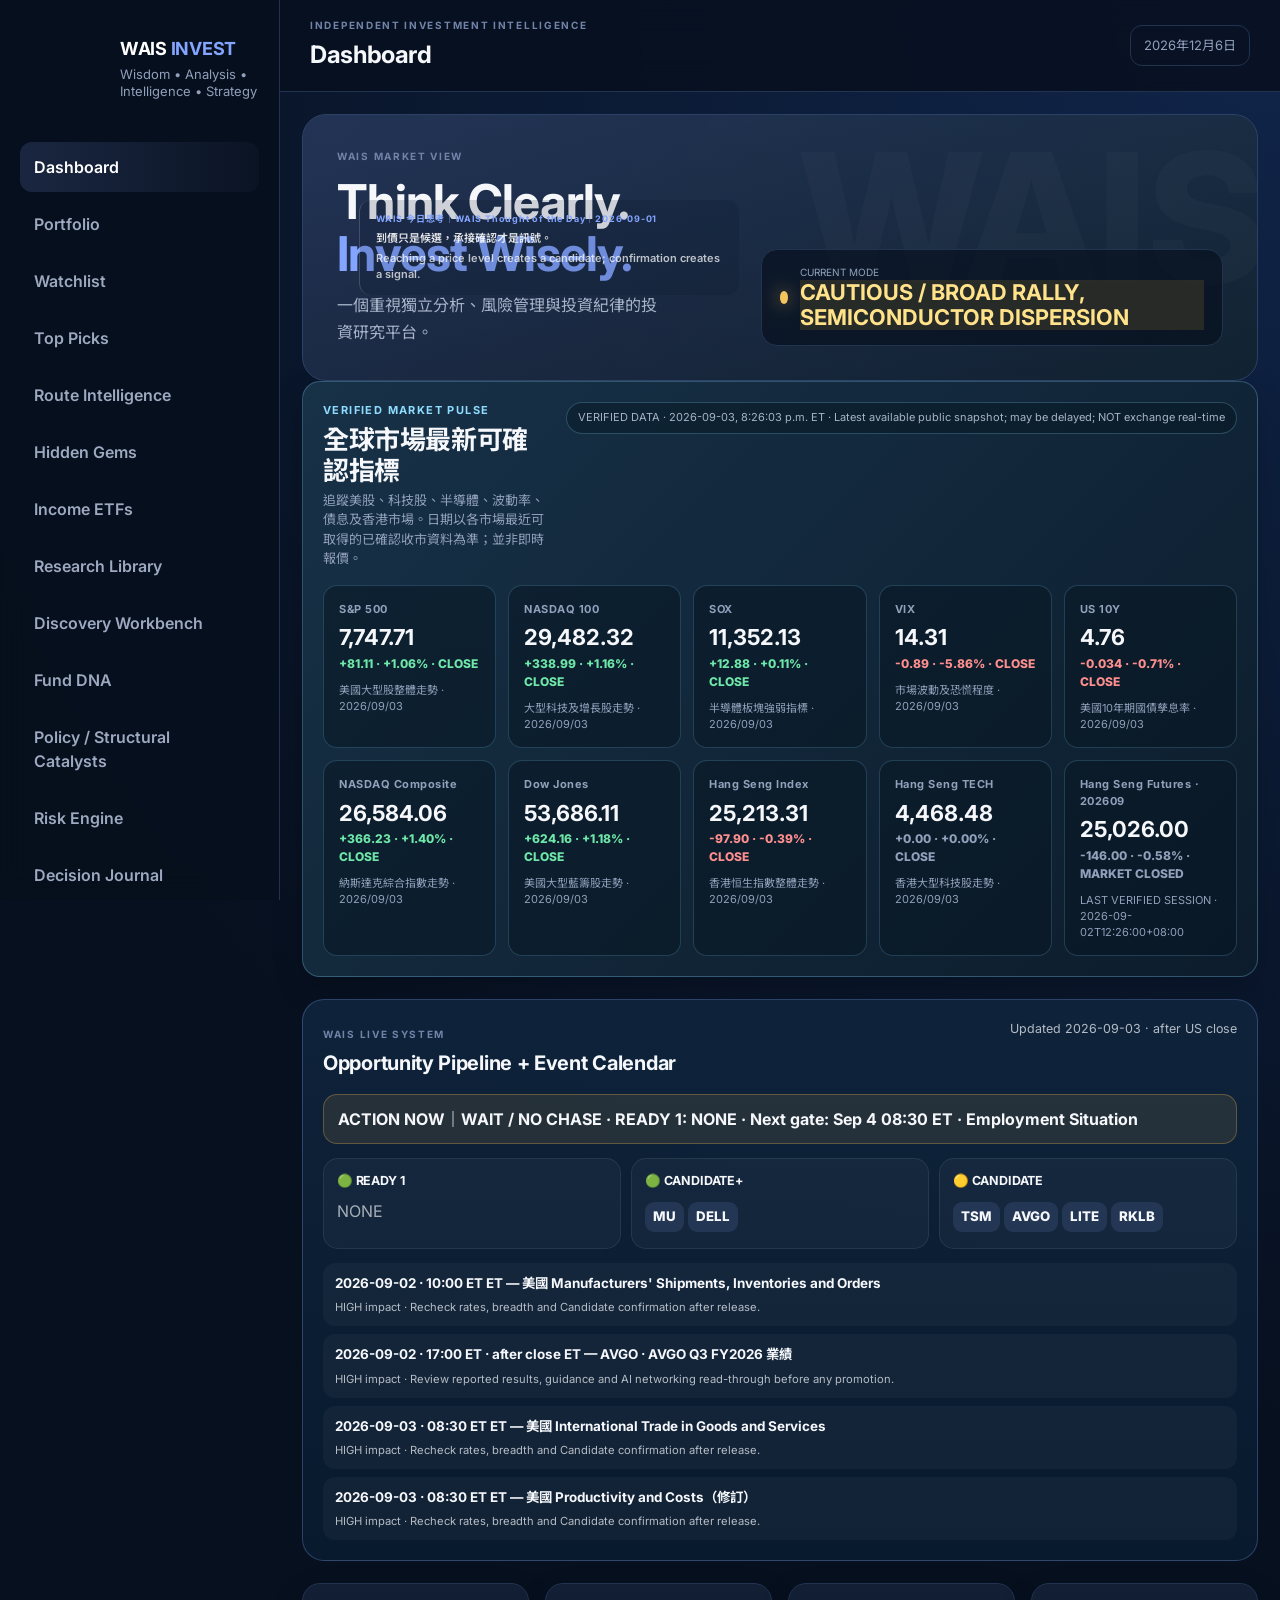
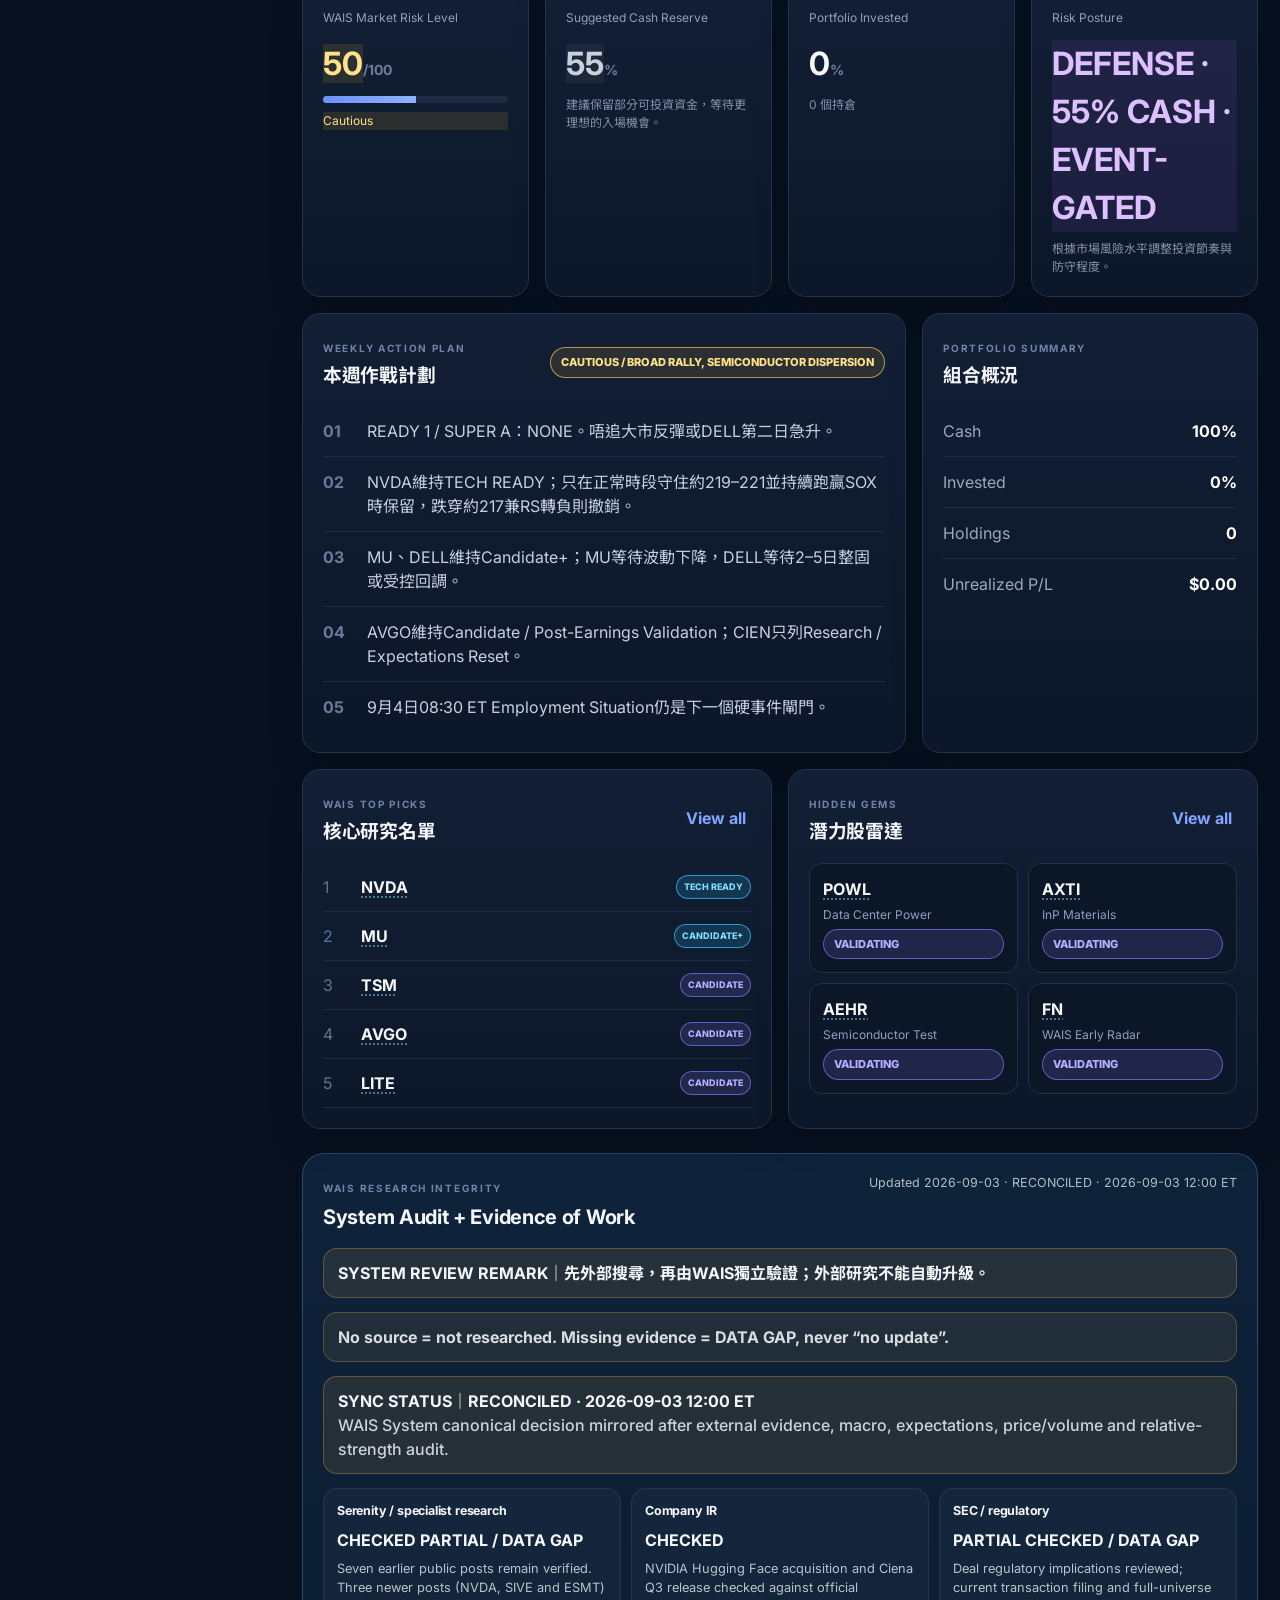
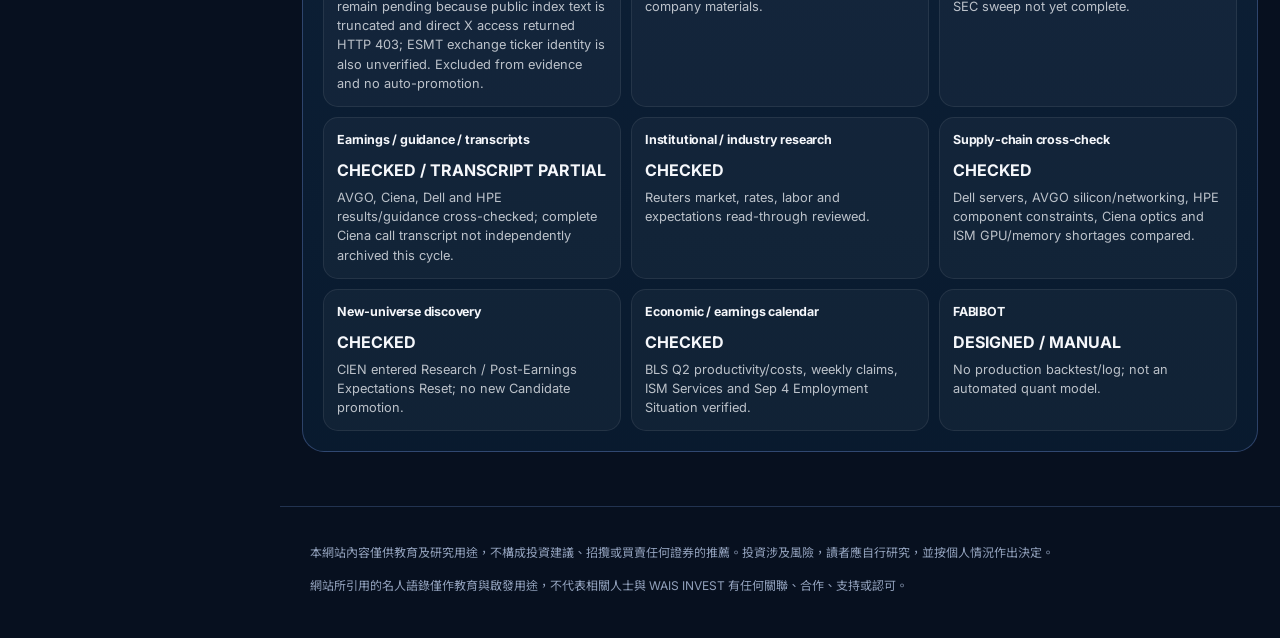
==== index.html @ 6fe208df "Connect ticker navigation across WAIS pages" ====
<!DOCTYPE html>
<html lang="zh-Hant">
<head>
  <meta charset="UTF-8">
  <meta name="viewport" content="width=device-width, initial-scale=1.0">
  <title>WAIS INVEST</title>
  <meta name="description" content="WAIS INVEST — Wisdom, Analysis, Intelligence, Strategy. Think Clearly. Invest Wisely.">
  <link rel="preconnect" href="https://fonts.googleapis.com">
  <link rel="preconnect" href="https://fonts.gstatic.com" crossorigin>
  <link href="https://fonts.googleapis.com/css2?family=Inter:wght@400;500;600;700;800&family=Noto+Sans+TC:wght@400;500;700&display=swap" rel="stylesheet">
  <link rel="stylesheet" href="styles.css">
  <link rel="stylesheet" href="wais-theme.css">
</head>
<body>
  <div class="app-shell">
    <aside class="sidebar" id="sidebar">
      <div class="brand-block">
     <div class="brand-mark">
</div>
        <div>
          <div class="brand-name">WAIS <span>INVEST</span></div>
          <div class="brand-sub">Wisdom • Analysis • Intelligence • Strategy</div>
        </div>
      </div>

      <nav class="nav-list">
        <button class="nav-item active" data-section="dashboard">Dashboard</button>
        <button class="nav-item" data-section="portfolio">Portfolio</button>
        <button class="nav-item" data-section="watchlist">Watchlist</button>
        <button class="nav-item" data-section="top-picks">Top Picks</button>
        <button class="nav-item" data-section="hidden-gems">Hidden Gems</button>
        <button class="nav-item" data-section="income">Income ETFs</button>
        <button class="nav-item" data-section="research">Research Library</button>
        <button class="nav-item" data-section="risk">Risk Engine</button>
        <button class="nav-item" data-section="journal">Decision Journal</button>
      </nav>

      <div class="sidebar-footer">
        <div class="system-card">
          <span>System</span>
          <strong>WAIS INVEST v2.0</strong>
          <small>Think Clearly. Invest Wisely.</small>
        </div>
      </div>
    </aside>
    <div class="sidebar-overlay" id="sidebarOverlay"></div>

    <div class="main-area">
      <header class="topbar">
        <button class="menu-btn" id="menuBtn">☰</button>
        <div>
          <div class="page-kicker">INDEPENDENT INVESTMENT INTELLIGENCE</div>
          <h1 id="pageTitle">Dashboard</h1>
        </div>
        <div class="top-actions">
          <div class="date-chip" id="todayDate"></div>
        </div>
      </header>

      <main>
        <section class="page-section active" id="dashboard">
          <div class="hero">
            <div>
              <div class="hero-label">WAIS MARKET VIEW</div>
              <h2>Think Clearly.<br><span>Invest Wisely.</span></h2>
              <p>一個重視獨立分析、風險管理與投資紀律的投資研究平台。</p>
            </div>
           <div class="daily-thought"> <div class="daily-thought-label">WAIS 今日思考｜WAIS Thought of the Day｜2026年7月25日</div> <div class="daily-thought-zh">每一個開始，都讓我們距離成功更近一步。</div> <div class="daily-thought-en">Every beginning brings us one step closer to success.</div>
</div>
            <div class="hero-status">
              <span class="status-dot yellow"></span>
              <div>
                <small>CURRENT MODE</small>
                <strong id="marketMode">WAIT</strong>
            </div>
            </div>
            </div>
          <section class="market-indicators-panel">
  <div class="panel-head">
    <div>
      <span class="panel-kicker">VERIFIED MARKET PULSE</span>
      <h2 id="marketIndicatorsTitle">全球市場最新指標（資料載入中…）</h2>
      <p>追蹤美股、科技股、半導體、波動率、債息及香港市場。日期以各市場最近可取得的已確認收市資料為準；並非即時報價。</p>
    </div>
    <div id="marketIndicatorsUpdated" class="market-updated">
      更新中…
    </div>
  </div>

  <div class="market-indicators-grid">
    <article class="market-indicator-card">
      <span>S&amp;P 500</span>
      <strong id="sp500Value">--</strong>
      <small id="sp500Change">--</small>
      <p>美國大型股整體走勢</p>
    </article>

    <article class="market-indicator-card">
      <span>NASDAQ 100</span>
      <strong id="nasdaq100Value">--</strong>
      <small id="nasdaq100Change">--</small>
      <p>大型科技及增長股走勢</p>
    </article>

    <article class="market-indicator-card">
      <span>SOX</span>
      <strong id="soxValue">--</strong>
      <small id="soxChange">--</small>
      <p>半導體板塊強弱指標</p>
    </article>

    <article class="market-indicator-card">
      <span>VIX</span>
      <strong id="vixValue">--</strong>
      <small id="vixChange">--</small>
      <p>市場波動及恐慌程度</p>
    </article>

    <article class="market-indicator-card">
      <span>US 10Y</span>
      <strong id="us10yValue">--</strong>
      <small id="us10yChange">--</small>
      <p>美國10年期國債孳息率</p>
    </article>
  <article class="market-indicator-card">
  <span>NASDAQ Composite</span>
  <strong id="nasdaqValue">--</strong>
  <small id="nasdaqChange">--</small>
  <p>納斯達克綜合指數走勢</p>
</article>

<article class="market-indicator-card">
  <span>Dow Jones</span>
  <strong id="dowValue">--</strong>
  <small id="dowChange">--</small>
  <p>美國大型藍籌股走勢</p>
</article>

<article class="market-indicator-card">
  <span>Hang Seng Index</span>
  <strong id="hsiValue">--</strong>
  <small id="hsiChange">--</small>
  <p>香港恒生指數整體走勢</p>
</article>

<article class="market-indicator-card">
  <span>Hang Seng TECH</span>
  <strong id="hstechValue">--</strong>
  <small id="hstechChange">--</small>
  <p>香港大型科技股走勢</p>
</article>

<article class="market-indicator-card">
  <span id="hsifLabel">Hang Seng Futures · Front Month</span>
  <strong id="hsifValue">--</strong>
  <small id="hsifChange">--</small>
  <p>HKEX 恒指期貨最近已確認收市資料；並非即時報價</p>
</article>
    
</div>
</section>
            <div class="metrics-grid">
            <article class="metric-card">
          <span>WAIS Market Risk Level</span>
              <strong><span id="riskScoreMetric">38</span><small>/100</small></strong>
              <div class="progress"><div id="riskProgress" style="width:38%"></div></div>
              <p id="riskLabel">綜合美股、科技股、半導體及市場波動的風險水平</p>
            </article>
            <article class="metric-card">
              <span>Suggested Cash Reserve</span>
              <strong><span id="cashMetric">25</span><small>%</small></strong>
              <p>建議保留部分可投資資金，等待更理想的入場機會。</p>
            </article>
            <article class="metric-card">
              <span>Portfolio Invested</span>
              <strong><span id="investedMetric">0</span><small>%</small></strong>
              <p id="holdingsCountLabel">0 個持倉</p>
            </article>
            <article class="metric-card">
              <span>Market Positioning</span>
              <strong class="good" id="defenseStatus">NORMAL</strong>
              <p>根據市場風險水平調整投資節奏與防守程度。</p>
            </article>
          </div>

          <div class="content-grid two-one">
            <article class="panel">
              <div class="panel-head">
                <div>
                <span class="panel-kicker">WEEKLY ACTION PLAN</span>
                <h3>本週作戰計劃</h3>
                </div>
                <span class="pill yellow-pill" id="actionPill">WAIT</span>
              </div>
              <div class="action-list" id="weeklyPlan">
                <div><b>01</b><span>唔追高，等更好買入位置。</span></div>
                <div><b>02</b><span>重點觀察 MRVL、MU、TSM。</span></div>
                <div><b>03</b><span>如回調但基本面不變，可準備第一注。</span></div>
                <div><b>04</b><span>風險分數升至 60 以上，暫停新買入。</span></div>
              </div>
            </article>

            <article class="panel">
              <div class="panel-head">
                <div>
                  <span class="panel-kicker">PORTFOLIO SUMMARY</span>
                  <h3>組合概況</h3>
                </div>
              </div>
              <div class="summary-row"><span>Cash</span><strong id="summaryCash">100%</strong></div>
              <div class="summary-row"><span>Invested</span><strong id="summaryInvested">0%</strong></div>
              <div class="summary-row"><span>Holdings</span><strong id="summaryHoldings">0</strong></div>
              <div class="summary-row"><span>Unrealized P/L</span><strong id="summaryPL">C$0.00</strong></div>
            </article>
          </div>

          <div class="content-grid equal">
            <article class="panel">
              <div class="panel-head">
                <div>
                  <span class="panel-kicker">WAIS TOP PICKS</span>
                  <h3>核心研究名單</h3>
                </div>
                <button class="text-btn" data-jump="top-picks">View all</button>
              </div>
              <div class="compact-list">
                <div><span class="rank">1</span><b>NVDA</b><em>Wait</em></div>
                <div><span class="rank">2</span><b>TSM</b><em>Wait</em></div>
                <div><span class="rank">3</span><b>AVGO</b><em>Wait</em></div>
                <div><span class="rank">4</span><b>MRVL</b><em class="positive">Near Entry</em></div>
                <div><span class="rank">5</span><b>MU</b><em class="positive">Near Entry</em></div>
              </div>
            </article>

            <article class="panel">
              <div class="panel-head">
                <div>
                  <span class="panel-kicker">HIDDEN GEMS</span>
                  <h3>潛力股雷達</h3>
                </div>
                <button class="text-btn" data-jump="hidden-gems">View all</button>
              </div>
              <div class="gem-grid">
                <div class="mini-card"><b>AXTI</b><span>AI Materials</span><small>High Research Priority</small></div>
                <div class="mini-card"><b>TSEM</b><span>Specialty Foundry</span><small>Watch</small></div>
                <div class="mini-card"><b>POET</b><span>Photonics</span><small>Speculative</small></div>
                <div class="mini-card"><b>IQE</b><span>Compound Semi</span><small>Watch</small></div>
              </div>
            </article>
          </div>
        </section>

        <section class="page-section" id="portfolio">
          <div class="section-banner">
            <div>
              <span class="panel-kicker">WAIS PORTFOLIO MANAGER</span>
              <h2>Portfolio</h2>
              <p>輸入持倉後，自動計算平均成本、市值及未實現盈虧。</p>
            </div>
          </div>

          <div class="content-grid two-one">
            <article class="panel">
              <div class="panel-head"><h3>新增持倉</h3></div>
              <form id="holdingForm" class="form-grid">
                <label>股票代號<input id="tickerInput" required placeholder="例如 NVDA"></label>
                <label>股數<input id="sharesInput" required type="number" min="0" step="0.01" placeholder="10"></label>
                <label>平均成本 (C$ / US$)<input id="costInput" required type="number" min="0" step="0.01" placeholder="120.00"></label>
                <label>現價（可留空，自動讀 WAIS 價格）<input id="priceInput" type="number" min="0" step="0.01" placeholder="自動 / 例如 125.00"></label>
                <button class="primary-btn full" type="submit">Add Holding</button>
              </form>
            </article>

            <article class="panel">
              <div class="panel-head"><h3>Portfolio Totals</h3></div>
              <div class="summary-row"><span>Total Cost</span><strong id="totalCost">C$0.00</strong></div>
              <div class="summary-row"><span>Market Value</span><strong id="marketValue">C$0.00</strong></div>
              <div class="summary-row"><span>Unrealized P/L</span><strong id="portfolioPL">C$0.00</strong></div>
              <div class="summary-row"><span>Return</span><strong id="portfolioReturn">0.00%</strong></div>
            </article>
          </div>

          <article class="panel">
            <div class="panel-head">
              <h3>Holdings</h3>
            </div>
            <div class="table-wrap">
              <table>
                <thead><tr><th>Ticker</th><th>Signal</th><th>Shares</th><th>Avg Cost</th><th>Current</th><th>Value</th><th>P/L</th><th></th></tr></thead>
                <tbody id="holdingsTable"></tbody>
              </table>
            </div>
          </article>
        </section>


        <section class="page-section" id="watchlist">
          <div class="section-banner">
            <div>
              <span class="panel-kicker">WAIS ACTIVE WATCHLIST</span>
              <h2>Watchlist</h2>
              <p>記錄理想買入價、目標價、風險及目前行動狀態。</p>
            </div>
          </div>

          <div class="content-grid two-one">
            <article class="panel">
              <div class="panel-head"><h3>新增觀察股票</h3></div>
              <form id="watchlistForm" class="form-grid">
                <label>股票代號
                  <input id="watchTicker" required maxlength="12" placeholder="例如 MRVL">
                </label>
                <label>理想買入價
                  <input id="watchEntry" type="number" min="0" step="0.01" required placeholder="例如 62.50">
                </label>
                <label>目標價
                  <input id="watchTarget" type="number" min="0" step="0.01" required placeholder="例如 80.00">
                </label>
                <label>風險
                  <select id="watchRisk" required>
                    <option value="Low">Low</option>
                    <option value="Medium" selected>Medium</option>
                    <option value="High">High</option>
                    <option value="Very High">Very High</option>
                  </select>
                </label>
                <label>狀態
                  <select id="watchStatus" required>
                    <option value="Research">Research</option>
                    <option value="Wait" selected>Wait</option>
                    <option value="Near Entry">Near Entry</option>
                    <option value="Ready">Ready</option>
                    <option value="Avoid">Avoid</option>
                  </select>
                </label>
                <label>備註
                  <input id="watchNote" placeholder="催化劑、風險或下一步">
                </label>
                <button class="primary-btn full" type="submit">Add to Watchlist</button>
              </form>
            </article>

            <article class="panel">
              <div class="panel-head"><h3>Watchlist Summary</h3></div>
              <div class="summary-row"><span>Total</span><strong id="watchTotal">0</strong></div>
              <div class="summary-row"><span>Near Entry / Ready</span><strong id="watchReady">0</strong></div>
              <div class="summary-row"><span>High Risk</span><strong id="watchHighRisk">0</strong></div>
            </article>
          </div>

          <article class="panel">
            <div class="panel-head">
              <h3>Active Watchlist</h3>
            </div>
            <div id="watchlistCards" class="watchlist-grid"></div>
          </article>
        </section>

        <section class="page-section" id="top-picks">
          <div class="section-banner">
            <div>
              <span class="panel-kicker">WAIS WATCHLIST PRIORITY</span>
              <h2>Top Picks</h2>
              <p>由 Watchlist 中選出最高優先級 3–5 隻；Top Pick 是優先排名，顏色才代表今日行動。</p>
            </div>
          </div>
          <div class="cards-grid" id="topPicksGrid"></div>
        </section>

        <section class="page-section" id="hidden-gems">
          <div class="section-banner">
            <div>
              <span class="panel-kicker">WAIS DISCOVERY LAB</span>
              <h2>Hidden Gems</h2>
              <p>只放仍在發掘／驗證中的研究標的；一旦升級到 Watchlist，就會由 Hidden Gems 移出。</p>
            </div>
          </div>
          <div class="cards-grid" id="hiddenGemsGrid"></div>
        </section>


        <section class="page-section" id="income">
          <div class="section-banner">
            <div>
              <span class="panel-kicker">WAIS INCOME SIGNAL ENGINE</span>
              <h2>Income ETFs</h2>
              <p>Weekly + Monthly 收入策略分開管理；價格、分派及日期盡量自動更新，顏色代表今日行動。</p>
            </div>
          </div>

          <div class="signal-legend panel">
            <span class="signal-chip signal-green">GREEN · READY INCOME 1</span>
            <span class="signal-chip signal-yellow">CYAN · WATCH INCOME</span>
            <span class="signal-chip signal-orange">ORANGE · WAIT / CAUTIOUS</span>
            <span class="signal-chip signal-red">RED · DEFENSE / AVOID</span>
            <span class="signal-chip signal-blue">VIOLET · RESEARCH</span>
          </div>

          <div class="metrics-grid">
            <article class="metric-card signal-metric signal-green-soft">
              <span>Weekly Income Ready</span>
              <strong><span id="weeklyIncomeReadyCount">0</span></strong>
              <p>目前符合 Weekly Income 第一注條件</p>
            </article>
            <article class="metric-card signal-metric signal-yellow-soft">
              <span>Monthly Income Ready</span>
              <strong><span id="monthlyIncomeReadyCount">0</span></strong>
              <p>目前符合 Monthly Income 第一注條件</p>
            </article>
            <article class="metric-card signal-metric signal-orange-soft">
              <span>Income Defense</span>
              <strong id="incomeDefenseStatus">CAUTIOUS</strong>
              <p>收入策略的整體防守狀態</p>
            </article>
            <article class="metric-card">
              <span>Suggested Income Cash</span>
              <strong><span id="incomeCashReserve">30</span><small>%</small></strong>
              <p>等待較佳價格及維持收入策略機動性</p>
            </article>
          </div>

          <article class="panel income-master-panel">
            <div class="panel-head">
              <div>
                <span class="panel-kicker">WAIS INCOME DATA STATUS</span>
                <h3>Income Signal Board</h3>
              </div>
              <div class="weekly-review-date" id="incomeUpdated">價格及分派資料載入中…</div>
            </div>
            <div class="weekly-risk-note" id="incomeSystemNote">
              顏色是行動訊號；價格／分派／SMA 由資料檔自動更新。READY 1 仍需符合 WAIS Income 質素與風險條件，不會單靠高 Yield 自動升級。
            </div>
          </article>

          <article class="panel income-filter-panel">
            <div class="panel-head">
              <div>
                <span class="panel-kicker">WAIS INCOME YIELD FILTER</span>
                <h3>Income Yield Selector｜收入率篩選</h3>
              </div>
              <div class="track-note"><span id="incomeYieldMatchCount">0</span> ETFs符合目前篩選</div>
            </div>
            <div class="income-filter-row">
              <label for="incomeYieldFilter">最低年化 Distribution Yield</label>
              <select id="incomeYieldFilter">
                <option value="3" selected>≥ 3%</option>
                <option value="5">≥ 5%</option>
                <option value="10">≥ 10%</option>
                <option value="20">≥ 20%</option>
                <option value="30">≥ 30%</option>
              </select>
              <span class="yield-filter-note">正式 Income Universe 最低門檻為年化 Distribution Yield ≥3%。Yield 越高不代表越安全；covered-call / option ETF 的分派可能包含 option income 或 ROC。</span>
            </div>
          </article>

          <article class="panel income-track-panel">
            <div class="panel-head">
              <div>
                <span class="panel-kicker">WEEKLY INCOME</span>
                <h3>Weekly Income｜每週收入</h3>
              </div>
              <div class="track-note">Core + Tactical 分開</div>
            </div>
            <div class="cards-grid" id="weeklyIncomeGrid"></div>
          </article>

          <article class="panel income-track-panel">
            <div class="panel-head">
              <div>
                <span class="panel-kicker">MONTHLY INCOME</span>
                <h3>Monthly Income｜每月收入</h3>
              </div>
              <div class="track-note">Dividend + Covered Call + Equity Premium</div>
            </div>
            <div class="cards-grid" id="monthlyIncomeGrid"></div>
          </article>

          <article class="panel income-track-panel">
            <div class="panel-head">
              <div>
                <span class="panel-kicker">TACTICAL / HIGH INCOME</span>
                <h3>Tactical Income｜高收入策略</h3>
              </div>
              <div class="track-note">較高 NAV / ROC / Upside Drag 風險</div>
            </div>
            <div class="cards-grid" id="tacticalIncomeGrid"></div>
          </article>
        </section>

        <section class="page-section" id="research">
          <div class="section-banner">
            <div>
              <span class="panel-kicker">WAIS KNOWLEDGE BASE</span>
              <h2>Research Library</h2>
              <p>將每間公司研究變成可累積、可比較、可追蹤嘅資料庫。</p>
            </div>
          </div>
       <div class="market-tools-grid">
          <div class="panel economic-calendar-panel">
            <div class="panel-head">
              <div>
                <span class="panel-kicker">WAIS VERIFIED EVENTS</span>
                <h3>Economic Calendar｜本週＋下週重要事件</h3>
              </div>
              <div class="weekly-review-date" id="economicEventsUpdated">Verified official schedules</div>
            </div>
            <div class="weekly-note-list" id="economicEventsList"></div>
            <div class="weekly-risk-note">
              只列入已由官方日程確認的高影響事件；時間以美東時間 ET 為準。WAIS 不把第三方延遲資料當成即時數據。
            </div>
          </div>

          <div class="panel weekly-market-notes">
            <div class="panel-head">
              <h3>WAIS Weekly Strategy Notes｜本週部署</h3>
              <div class="weekly-review-date" id="weeklyMarketReviewDate">Loading...</div>
            </div>
            <div class="weekly-note-list" id="weeklyMarketNotesList"></div>
            <div class="weekly-risk-note" id="weeklyMarketRiskNote">Loading...</div>
          </div>
        </div>

        <div class="panel technical-summary-panel">
          <div class="panel-head">
            <div>
              <span class="panel-kicker">WAIS VERIFIED CLOSE ANALYSIS</span>
              <h3>WAIS Market Structure Board｜市場結構儀表板</h3>
                <p class="structure-subtitle">數值 = 已確認市場資料｜Signal = WAIS 市場結構判斷｜每張卡均顯示 As of 日期</p>
            </div>
            <div class="weekly-review-date" id="technicalSummaryUpdated">市場數據日期載入中…</div>
          </div>
          <div class="research-board" id="waisTechnicalSummary"></div>
          <div class="weekly-risk-note">
            數值以已確認收市資料為基準；Signal 為 WAIS 結構判讀。此區不是即時報價，亦不構成買賣建議。
          </div>
        </div>
          <div class="research-board">
            <article class="research-card">
              <span>AI COMPUTE</span><h3>GPU & Accelerators</h3><p>NVDA、AMD、custom silicon、生態系統與估值。</p>
            </article>
            <article class="research-card">
              <span>NETWORKING</span><h3>AI Networking</h3><p>AVGO、MRVL、Ethernet、switching 與 interconnect。</p>
            </article>
            <article class="research-card">
              <span>OPTICAL</span><h3>Photonics</h3><p>COHR、LITE、POET、光模組與元件供應鏈。</p>
            </article>
            <article class="research-card">
              <span>MEMORY</span><h3>HBM & Memory</h3><p>MU、SK Hynix、Samsung 與供需週期。</p>
            </article>
            <article class="research-card">
              <span>FOUNDRY</span><h3>Manufacturing</h3><p>TSM、TSEM、先進製程、成熟製程與封裝。</p>
            </article>
            <article class="research-card">
              <span>INFRASTRUCTURE</span><h3>Power & Cooling</h3><p>資料中心電力、冷卻、核能與電網升級。</p>
            </article>
          </div>
        </section>

        <section class="page-section" id="risk">
          <div class="section-banner">
            <div>
              <span class="panel-kicker">WAIS DEFENSE SYSTEM</span>
              <h2>Risk Engine</h2>
              <p>使用多重訊號管理現金與風險，避免單一指標誤導。</p>
            </div>
          </div>

          <div class="content-grid equal">
            <article class="panel">
              <div class="panel-head"><h3>Market Risk Score</h3></div>
              <input type="range" min="0" max="100" value="50" id="riskSlider">
              <div class="risk-scale">
                <span>0 Aggressive</span><span>50 Cautious</span><span>100 Cash</span>
              </div>
              <div class="risk-result">
                <strong id="riskResultScore">-- / 100</strong>
                <span id="riskResultMode">Loading...</span>
              </div>
            </article>

            <article class="panel">
              <div class="panel-head"><h3>Cash Recommendation</h3></div>
              <div class="cash-ring" id="cashRing"><span id="cashRecommendation">25%</span></div>
              <p class="center-note">按風險分數自動建議，唔代表必須機械式執行。</p>
            </article>
          </div>

          <article class="panel">
            <div class="panel-head"><h3>Defense Levels</h3></div>
            <div class="defense-grid">
              <div class="defense-level level-aggressive"><span class="green-dot"></span><b>0–20 Aggressive</b><p>可較積極分段建倉。</p></div>
              <div class="defense-level level-normal"><span class="blue-dot"></span><b>21–40 Normal</b><p>正常配置，保留現金。</p></div>
              <div class="defense-level level-cautious"><span class="yellow-dot"></span><b>41–60 Cautious</b><p>減慢買入，增加驗證。</p></div>
              <div class="defense-level level-defensive"><span class="orange-dot"></span><b>61–80 Defensive</b><p>提高現金，減少高風險持倉。</p></div>
              <div class="defense-level level-mostly-cash"><span class="red-dot"></span><b>81–100 Mostly Cash</b><p>保護資金為先。</p></div>
            </div>
          </article>
        </section>

        <section class="page-section" id="journal">
          <div class="section-banner">
            <div>
              <span class="panel-kicker">WAIS DECISION JOURNAL</span>
              <h2>Decision Journal</h2>
              <p>記錄每次買、賣、等待同防守嘅原因，日後檢討決策質素。</p>
            </div>
          </div>
<article class="panel daily-thought-archive"><div class="panel-head"><div><span class="panel-kicker">WAIS DAILY THOUGHT ARCHIVE</span><h3>每日投資思考紀錄</h3></div></div><div class="thought-entry"><div class="thought-date">2026年7月25日｜WAIS INVEST 正式開始</div><p class="thought-zh">每一個開始，都讓我們距離成功更近一步。</p><p class="thought-en">Every beginning brings us one step closer to success.</p><div class="thought-reminder"><strong>WAIS Reminder：</strong>成功唔係一次完成，而係每日保持清醒、紀律同持續進步。</div></div></article>

          <div class="content-grid two-one">
            <article class="panel">
              <div class="panel-head"><h3>新增紀錄</h3></div>
              <form id="journalForm" class="journal-form">
                <label>標題<input id="journalTitle" required placeholder="例如：等待 MRVL 第一注"></label>
                <label>原因<textarea id="journalReason" required rows="5" placeholder="證據、風險、下一步..."></textarea></label>
                <button class="primary-btn" type="submit">Save Entry</button>
              </form>
            </article>
            <article class="panel">
              <div class="panel-head"><h3>Journal Summary</h3></div>
              <div class="summary-row"><span>Entries</span><strong id="journalCount">0</strong></div>
              <div class="summary-row"><span>Latest</span><strong id="latestJournal">—</strong></div>
            </article>
          </div>

          <div id="journalEntries" class="journal-list"></div>
        </section>
      </main>
      <footer class="site-footer"><p>本網站內容僅供教育及研究用途，不構成投資建議、招攬或買賣任何證券的推薦。投資涉及風險，讀者應自行研究，並按個人情況作出決定。</p><p>網站所引用的名人語錄僅作教育與啟發用途，不代表相關人士與 WAIS INVEST 有任何關聯、合作、支持或認可。</p></footer>
    </div>
  </div>

  <script src="market-data.js?v=20260903wais2000"></script>
  <script src="app.js?v=20260903wais2000"></script>

<script src="wais-ticker-links-v1.js?v=20260904a"></script></body>
</html>
---- styles.css ----
:root{
  --bg:#07101f;
  --panel:#0f1a2d;
  --panel2:#13213a;
  --line:#223350;
  --text:#f5f7fb;
  --muted:#91a0bb;
  --accent:#83a4ff;
  --accent2:#6ee7b7;
  --yellow:#f5c45e;
  --red:#ff7b87;
  --orange:#ff9f5a;
}
*{box-sizing:border-box}
html{scroll-behavior:smooth}
body{margin:0;background:radial-gradient(circle at top right,#10254a 0,#07101f 35%);color:var(--text);font-family:Inter,"Noto Sans TC",sans-serif}
button,input,textarea{font:inherit}
button{cursor:pointer}
.app-shell{display:grid;grid-template-columns:280px 1fr;min-height:100vh}
.sidebar{background:rgba(7,15,29,.94);border-right:1px solid var(--line);padding:26px 20px;display:flex;flex-direction:column;position:sticky;top:0;height:100vh;backdrop-filter:blur(14px)}
.brand-block{display:flex;align-items:center;gap:18px}
.brand-mark{width:120px;height:120px;display:flex;align-items:center;justify-content:center;flex-shrink:0}
.brand-mark img{width:120px;height:120px;object-fit:contain;display:block}
.brand-name{font-size:28px;font-weight:800;letter-spacing:-1px;color:#fff;white-space:nowrap}
.brand-sub{font-size:13px;line-height:1.3;color:var(--muted);margin-top:4px}
.nav-list{display:flex;flex-direction:column;gap:7px;margin-top:34px}
.nav-item{background:transparent;border:0;color:#9ca9c0;text-align:left;padding:13px 14px;border-radius:12px;font-weight:600}
.nav-item:hover,.nav-item.active{background:linear-gradient(90deg,rgba(131,164,255,.16),rgba(131,164,255,.03));color:#fff}
.sidebar-footer{margin-top:auto}
.system-card{border:1px solid var(--line);background:#0b1628;border-radius:14px;padding:14px}.system-card span,.system-card small{display:block;color:var(--muted);font-size:11px}.system-card strong{display:block;margin:5px 0;font-size:14px}
.main-area{min-width:0}
.topbar{height:92px;border-bottom:1px solid var(--line);display:flex;align-items:center;justify-content:space-between;padding:0 30px;position:sticky;top:0;background:rgba(7,16,31,.86);backdrop-filter:blur(16px);z-index:10}
.page-kicker,.panel-kicker,.hero-label{font-size:10px;letter-spacing:1.7px;color:#7184a8;font-weight:700}
.topbar h1{margin:4px 0 0;font-size:24px}.top-actions{display:flex;align-items:center;gap:12px}.date-chip{color:var(--muted);font-size:13px;border:1px solid var(--line);padding:10px 13px;border-radius:12px}
.primary-btn,.danger-btn,.text-btn{border:0;border-radius:11px;padding:11px 15px;font-weight:700}
.primary-btn{background:linear-gradient(135deg,#96b2ff,#6c8fff);color:#081121}
.danger-btn{background:rgba(255,123,135,.12);color:#ff9aa5;border:1px solid rgba(255,123,135,.25)}
.text-btn{background:transparent;color:var(--accent);padding:5px}
.menu-btn{display:none;background:transparent;color:#fff;border:1px solid var(--line);border-radius:10px;padding:8px 10px}
main{padding:22px;max-width:1600px;margin:auto}
.page-section{display:none}.page-section.active{display:block}
.hero{display:flex;justify-content:space-between;gap:30px;align-items:end;min-height:245px;background:
linear-gradient(120deg,rgba(131,164,255,.14),rgba(110,231,183,.05)),
linear-gradient(180deg,#13213a,#0c1729);border:1px solid #2b4165;border-radius:24px;padding:34px;overflow:hidden;position:relative}
.hero:after{content:"WAIS";position:absolute;right:-10px;top:-32px;font-size:180px;font-weight:800;color:rgba(255,255,255,.025)}
.hero h2{font-size:48px;line-height:1.08;margin:12px 0}.hero h2 span{color:var(--accent)}.hero p{max-width:640px;color:#a7b3c8;margin:0;line-height:1.7}
.hero-status{display:flex;gap:12px;align-items:center;background:rgba(6,14,28,.65);border:1px solid var(--line);padding:15px 18px;border-radius:16px;z-index:1}.status-dot{width:13px;height:13px;border-radius:50%}.yellow{background:var(--yellow);box-shadow:0 0 18px rgba(245,196,94,.7)}.hero-status small{display:block;color:var(--muted);font-size:10px}.hero-status strong{font-size:25px}
.metrics-grid{display:grid;grid-template-columns:repeat(4,1fr);gap:16px;margin-top:16px}
.metric-card,.panel,.research-card,.stock-card{background:linear-gradient(180deg,rgba(18,31,53,.98),rgba(12,23,40,.98));border:1px solid var(--line);border-radius:18px;padding:20px;box-shadow:0 14px 34px rgba(0,0,0,.15)}
.metric-card>span{color:var(--muted);font-size:12px}.metric-card strong{display:block;font-size:32px;margin:12px 0 8px}.metric-card small{font-size:14px;color:#6e7c98}.metric-card p{margin:0;color:#8290aa;font-size:12px}.good,.positive{color:var(--accent2)!important}
.progress{height:7px;background:#1d2a42;border-radius:8px;overflow:hidden;margin-bottom:9px}.progress div{height:100%;background:linear-gradient(90deg,#6e8fff,#8db3ff)}
.content-grid{display:grid;gap:16px;margin-top:16px}.two-one{grid-template-columns:1.35fr .75fr}.equal{grid-template-columns:1fr 1fr}
.panel-head{display:flex;justify-content:space-between;align-items:center;margin-bottom:16px}.panel h3{margin:4px 0 0}
.pill{padding:7px 10px;border-radius:999px;font-size:11px;font-weight:800}.yellow-pill{color:var(--yellow);background:rgba(245,196,94,.12);border:1px solid rgba(245,196,94,.28)}
.action-list div{display:grid;grid-template-columns:34px 1fr;gap:10px;padding:13px 0;border-bottom:1px solid #1e2b42}.action-list div:last-child{border-bottom:0}.action-list b{color:#687b9c}.action-list span{color:#c6d0df}
.summary-row{display:flex;justify-content:space-between;padding:13px 0;border-bottom:1px solid #1e2b42;color:#9aa8bf}.summary-row:last-child{border-bottom:0}.summary-row strong{color:#fff}
.compact-list div{display:grid;grid-template-columns:38px 1fr auto;padding:12px 0;border-bottom:1px solid #1e2b42}.rank{color:#627391}.compact-list em{font-style:normal;color:#9aa8bf;font-size:12px}
.gem-grid{display:grid;grid-template-columns:1fr 1fr;gap:10px}.mini-card{border:1px solid #22314a;background:#0b1627;padding:13px;border-radius:13px}.mini-card b,.mini-card span,.mini-card small{display:block}.mini-card span{color:#8ea0bd;font-size:12px;margin:5px 0}.mini-card small{color:#657798}
.section-banner{padding:24px 4px 20px}.section-banner h2{font-size:34px;margin:7px 0}.section-banner p{color:var(--muted);margin:0}
.form-grid{display:grid;grid-template-columns:1fr 1fr;gap:13px}.form-grid label,.journal-form label{display:flex;flex-direction:column;gap:7px;color:#a9b5c8;font-size:12px}.form-grid input,.journal-form input,.journal-form textarea{background:#0a1425;border:1px solid #263753;color:#fff;border-radius:10px;padding:12px;outline:none}.form-grid input:focus,.journal-form input:focus,.journal-form textarea:focus{border-color:#7597f0}.full{grid-column:1/-1}
.table-wrap{overflow:auto}table{width:100%;border-collapse:collapse;min-width:700px}th,td{text-align:left;padding:13px;border-bottom:1px solid #1e2b42}th{color:#7e8da9;font-size:11px}td{color:#cbd4e2;font-size:13px}
.cards-grid{display:grid;grid-template-columns:repeat(3,1fr);gap:16px}.stock-card h3{font-size:25px;margin:8px 0 4px}.stock-card .company{color:#9eabc0;font-size:13px}.stock-meta{display:grid;grid-template-columns:1fr 1fr;gap:10px;margin-top:16px}.stock-meta div{background:#0b1627;border-radius:11px;padding:11px}.stock-meta span{display:block;color:#6f809f;font-size:10px}.stock-meta b{font-size:13px}.stock-note{color:#97a6bd;line-height:1.55;font-size:13px;margin-top:14px}.tag{display:inline-flex;padding:6px 9px;border-radius:999px;background:rgba(131,164,255,.12);color:#9db7ff;font-size:11px}
.research-board{display:grid;grid-template-columns:repeat(3,1fr);gap:16px}.research-card span{font-size:10px;color:#7184a8;letter-spacing:1.4px}.research-card h3{margin:10px 0}.research-card p{color:#93a1b8;line-height:1.6;font-size:13px}
input[type=range]{width:100%;accent-color:#87a7ff}.risk-scale{display:flex;justify-content:space-between;color:#72819d;font-size:10px;margin-top:8px}.risk-result{display:flex;justify-content:space-between;align-items:center;margin-top:22px}.risk-result strong{font-size:28px}.risk-result span{color:var(--accent2)}
.cash-ring{width:150px;height:150px;border-radius:50%;margin:10px auto 16px;display:grid;place-items:center;background:conic-gradient(#88a8ff 0 25%,#1d2b45 25% 100%);position:relative}.cash-ring:before{content:"";position:absolute;inset:18px;background:#101c30;border-radius:50%}.cash-ring span{z-index:1;font-size:28px;font-weight:800}.center-note{text-align:center;color:#8795ad;font-size:12px}
.defense-grid{display:grid;grid-template-columns:repeat(5,1fr);gap:10px}.defense-grid>div{background:#0b1627;border:1px solid #22314a;border-radius:13px;padding:13px}.defense-grid b{display:block;margin:9px 0;font-size:12px}.defense-grid p{margin:0;color:#8090aa;font-size:11px;line-height:1.5}.green-dot,.blue-dot,.yellow-dot,.orange-dot,.red-dot{width:9px;height:9px;border-radius:50%;display:inline-block}.green-dot{background:#6ee7b7}.blue-dot{background:#83a4ff}.yellow-dot{background:#f5c45e}.orange-dot{background:#ff9f5a}.red-dot{background:#ff7b87}
.journal-form{display:flex;flex-direction:column;gap:13px}.journal-list{display:grid;gap:12px;margin-top:16px}.journal-entry{background:#101c30;border:1px solid var(--line);border-radius:15px;padding:17px}.journal-entry span{color:#7484a2;font-size:11px}.journal-entry h4{margin:7px 0}.journal-entry p{color:#9ba8bc;margin:0;line-height:1.6}.journal-entry button{float:right;background:transparent;border:0;color:#ff8c98}
@media(max-width:1100px){.app-shell{grid-template-columns:1fr}.sidebar{position:fixed;left:-290px;z-index:30;width:280px;transition:.25s}.sidebar.open{left:0}.menu-btn{display:block}.metrics-grid{grid-template-columns:repeat(2,1fr)}.cards-grid,.research-board{grid-template-columns:repeat(2,1fr)}.defense-grid{grid-template-columns:repeat(2,1fr)}}
@media(max-width:720px){.topbar{padding:0 16px;height:82px}.top-actions .date-chip{display:none}.topbar h1{font-size:20px}main{padding:16px}.hero{padding:24px;align-items:flex-start;flex-direction:column}.hero h2{font-size:36px}.metrics-grid,.two-one,.equal,.cards-grid,.research-board{grid-template-columns:1fr}.form-grid{grid-template-columns:1fr}.gem-grid{grid-template-columns:1fr}.defense-grid{grid-template-columns:1fr}.primary-btn{padding:10px 12px}}

/* ===== WAIS INVEST v2 ===== */
.brand-mark,
.brand-mark img{
  width:82px;
  height:82px;
}
.brand-mark img{transform:scale(1.35)}
.brand-name{font-size:18px;font-weight:700;white-space:nowrap}
.brand-name span{color:var(--accent)}
.sidebar-overlay{display:none}

.form-grid select{
  background:#0a1425;
  border:1px solid #263753;
  color:#fff;
  border-radius:10px;
  padding:12px;
  outline:none;
}
.form-grid select:focus{border-color:#7597f0}

.watchlist-grid{
  display:grid;
  grid-template-columns:repeat(2,minmax(0,1fr));
  gap:14px;
}
.watch-card{
  background:#0b1627;
  border:1px solid #22314a;
  border-radius:16px;
  padding:17px;
}
.watch-card-head{
  display:flex;
  justify-content:space-between;
  gap:12px;
  align-items:flex-start;
}
.watch-card h4{font-size:23px;margin:0}
.watch-status{
  display:inline-flex;
  padding:6px 9px;
  border-radius:999px;
  background:rgba(131,164,255,.12);
  color:#9db7ff;
  font-size:11px;
  font-weight:700;
}
.watch-prices{
  display:grid;
 grid-template-columns:repeat(3,minmax(0,1fr));
  gap:10px;
  margin-top:15px;
}
.watch-prices div{
  background:#101c30;
  border-radius:11px;
  padding:11px;
}
.watch-prices span,.watch-meta span{
  display:block;
  color:#71819d;
  font-size:10px;
}
.watch-prices strong{display:block;margin-top:4px}
.watch-meta{
  display:flex;
  justify-content:space-between;
  gap:12px;
  margin-top:13px;
  color:#a7b3c8;
  font-size:12px;
}
.watch-note{
  color:#91a0bb;
  font-size:12px;
  line-height:1.55;
  margin:13px 0 0;
}
.watch-actions{
  display:flex;
  justify-content:flex-end;
  margin-top:12px;
}

@media(max-width:1100px){
  .sidebar{
    left:-270px;
    width:265px;
    padding:22px 16px;
  }
  .sidebar.open{left:0}
  .sidebar-overlay{
    display:block;
    position:fixed;
    inset:0;
    background:rgba(0,0,0,.55);
    backdrop-filter:blur(2px);
    z-index:25;
    opacity:0;
    visibility:hidden;
    transition:.25s;
  }
  .sidebar-overlay.show{
    opacity:1;
    visibility:visible;
  }
  body.menu-open{overflow:hidden}
}

@media(max-width:720px){
  .topbar{
    height:82px;
    gap:10px;
  }
  .page-kicker{font-size:9px;letter-spacing:1.2px}
  .topbar h1{font-size:20px}
  .top-actions{gap:6px}
  #saveSnapshotBtn{
    padding:9px 11px;
    font-size:12px;
    max-width:105px;
    line-height:1.15;
  }
  .brand-mark,.brand-mark img{
    width:54px;
    height:54px;
  }
  .brand-block{gap:10px}
  .brand-name{font-size:17px}
  .brand-sub{font-size:9px;max-width:155px}
  .nav-list{margin-top:26px}
  .nav-item{padding:12px}
  .watchlist-grid{grid-template-columns:1fr}
}
.site-footer{
padding: 24px 30px 30px;
margin-top: 24px;
color:var(--muted);
font-size: 12px;
line-height: 1.7;
border-top: 1px solid var(--line);
}
.daily-thought{
  margin:8px 0 12px;
  padding:8px 14px;
  border-left:3px solid var(--accent);
  background:rgba(131,164,255,.035);
}

.daily-thought-label{
  font-size:9px;
  letter-spacing:1px;
  color:var(--muted);
  font-weight:600;
}

.daily-thought-zh{
  margin-top:3px;
  font-size:12px;
  font-weight:600;
  color:rgba(255,255,255,.82);
}

.daily-thought-en{
  margin-top:2px;
  font-size:10px;
  color:var(--muted);
}
.daily-thought{
  display:block;
  align-items:center;
  gap:0;
  margin:6px 0 10px;
  padding:6px 10px;
  border-left:none !important;
  border-top:1px solid var(--line);
  border-bottom:1px solid var(--line);
  background:transparent;
}

.daily-thought-label{
  flex:0 0 auto;
  font-size:9px;
  letter-spacing:.8px;
  color:var(--accent);
  font-weight:700;
}

.daily-thought-zh{
  margin-top:0;
  font-size:11px;
  font-weight:600;
  color:rgba(255,255,255,.86);
}

.daily-thought-en{
  display: none;
  margin-top:0;
  font-size:10px;
  color:var(--muted);
}
.hero{
  display:grid;
  grid-template-columns:minmax(0,1fr) minmax(280px,380px) auto;
  align-items:center;
  gap:22px;
}

.daily-thought{
  display:block;
  margin:0;
  padding:12px 16px;
  border:none;
  border-left:1px solid rgba(255,255,255,.18) !important;
  background:rgba(10,20,40,.16);
  border-radius:12px;
  min-width:0;
}

.daily-thought-label{
  font-size:9px;
  letter-spacing:.8px;
  color:var(--accent);
  font-weight:700;
}

.daily-thought-zh{
  margin-top:5px;
  font-size:11px;
  line-height:1.45;
  font-weight:600;
  color:rgba(255,255,255,.88);
}

.daily-thought-en{
  display:block;
  margin-top:4px;
  font-size:11px;
  line-height:1.45;
  font-weight:600;
  color:rgba(255,255,255,.72);
}

.hero-status{
  justify-self:end;
}

@media(max-width:720px){
  .hero{
    grid-template-columns:1fr;
  }

  .daily-thought,
  .hero-status{
    justify-self:stretch;
  }
}
.economic-calendar-panel{
  width:100%;
  max-width:980px;
  margin:0 auto 24px;
}
.calendar-embed{
  margin-top:12px;
  padding:0 0 14px;
  overflow:hidden;
  border-radius:12px;
}

.calendar-embed iframe{
  display:block;
  width:100%;
  max-width:100%;
  height:467px;
  margin:0 auto;
  border:0;
  border-radius:12px;
  background:#221a80;
}

.calendar-powered{
  margin-top:8px;
  font-size:11px;
  color:var(--muted);
}

.calendar-powered a{
  color:var(--accent);
  text-decoration:none;
  font-weight:700;
}

@media(max-width:720px){
  .calendar-embed iframe{
    min-height:0;
  }
}
.market-tools-grid{
  display:grid;
  grid-template-columns:minmax(0,1.1fr) minmax(360px,.9fr);
  gap:18px;
  align-items:stretch;
  margin-bottom:24px;
}

.market-tools-grid .economic-calendar-panel{
  width:100%;
  max-width:none;
  margin:0;
}

.market-tools-grid .calendar-embed iframe{
  width:100%;
  max-width:100%;
  height:467px;
}

.weekly-market-notes{
  display:flex;
  flex-direction:column;
}

.weekly-note-list{
  display:grid;
  gap:10px;
  margin-top:12px;
}

.weekly-note-list > div{
  display:grid;
  grid-template-columns:34px 1fr;
  gap:10px;
  align-items:start;
  padding:10px 0;
  border-bottom:1px solid var(--line);
}

.weekly-note-list span{
  font-size:11px;
  font-weight:700;
  color:var(--accent);
}

.weekly-note-list p{
  margin:0;
  font-size:12px;
  line-height:1.55;
  color:rgba(255,255,255,.82);
}

.weekly-risk-note{
  margin-top:auto;
  padding:12px;
  border:1px solid var(--line);
  border-radius:10px;
  font-size:10px;
  line-height:1.5;
  color:var(--muted);
  background:rgba(255,255,255,.025);
}

@media(max-width:700px){
  .market-tools-grid{
    grid-template-columns:1fr;
  }
}
.technical-summary-panel{
  width:100%;
  margin-bottom:24px;
}

.technical-summary-embed{
  display:flex;
  flex-direction:column;
  align-items:center;
  gap:8px;
  margin-top:12px;
}

.technical-summary-embed iframe{
  display:block;
  width:690px;
  max-width:100%;
  height:274px;
  border:0;
  border-radius:12px;
  background:#ffffff;
}

.technical-powered{
  width:690px;
  max-width:100%;
  font-size:11px;
  color:var(--muted);
}

.technical-powered a{
  color:var(--accent);
  text-decoration:none;
  font-weight:700;
}
.daily-thought-archive{
  width:100%;
  margin-bottom:24px;
  padding:20px;
}

.thought-entry{
  margin-top:14px;
  padding:18px;
  border:1px solid var(--line);
  border-radius:12px;
  background:rgba(255,255,255,.025);
}

.thought-date{
  margin-bottom:12px;
  font-size:11px;
  font-weight:700;
  letter-spacing:.7px;
  color:var(--accent);
}

.thought-entry .thought-zh{
  margin:0;
  font-size:17px;
  line-height:1.55;
  font-weight:700;
  color:rgba(255,255,255,.94);
}

.thought-entry .thought-en{
  margin:6px 0 0;
  font-size:14px;
  line-height:1.55;
  font-style:italic;
  color:rgba(255,255,255,.70);
}

.thought-reminder{
  margin-top:16px;
  padding:12px 14px;
  border-left:3px solid var(--accent);
  border-radius:8px;
  background:rgba(131,164,255,.06);
  font-size:12px;
  line-height:1.55;
  color:var(--muted);
}

.thought-reminder strong{
  color:rgba(255,255,255,.90);
}
.weekly-market-notes .panel-head{
  display:block;
}

.weekly-review-date{
  display:block;
  margin-top:6px;
  margin-bottom:12px;
  font-size:10px;
  font-weight:600;
  line-height:1.4;
  letter-spacing:.4px;
  color:var(--muted);
}
/* Economic Calendar mobile scaling */
.economic-calendar-scale{
  width:100%;
  position:relative;
  overflow:hidden;
}

#economicCalendarFrame{
  display:block;
  width:650px;
  height:467px;
  border:0;
  transform-origin:top left;
}
/* ===== Dashboard Market Indicators ===== */
.market-indicators-panel{
  margin-bottom:18px;
  padding:20px;
  border:1px solid rgba(132,210,255,.28);
  border-radius:18px;
  background:linear-gradient(135deg,rgba(25,52,74,.92),rgba(13,29,44,.96));
  box-shadow:0 12px 30px rgba(0,0,0,.18);
}
.market-indicators-panel .panel-head{display:flex;align-items:flex-start;justify-content:space-between;gap:20px;margin-bottom:16px}
.market-indicators-panel .panel-kicker{display:block;margin-bottom:5px;font-size:11px;font-weight:800;letter-spacing:1.4px;color:#8edcff}
.market-indicators-panel h2{margin:0 0 5px;font-size:22px}
.market-indicators-panel .panel-head p{margin:0;color:var(--muted);font-size:13px}
.market-updated{flex-shrink:0;padding:7px 11px;border:1px solid rgba(142,220,255,.24);border-radius:999px;background:rgba(8,23,35,.48);color:var(--muted);font-size:11px;white-space:nowrap}
.market-indicators-grid{display:grid;grid-template-columns:repeat(5,minmax(0,1fr));gap:12px}
.market-indicator-card{min-width:0;padding:15px;border:1px solid rgba(132,210,255,.2);border-radius:14px;background:rgba(7,20,32,.5)}
.market-indicator-card>span{display:block;margin-bottom:8px;color:var(--muted);font-size:11px;font-weight:700;letter-spacing:.5px}
.market-indicator-card strong{display:block;margin-bottom:5px;font-size:22px;line-height:1.1}
.market-indicator-card small{display:block;min-height:17px;font-size:12px;font-weight:800}
.market-indicator-card p{margin:10px 0 0;color:var(--muted);font-size:11px;line-height:1.45}
.market-change-up{color:#6ee7a8}.market-change-down{color:#ff8f8f}.market-change-flat{color:var(--muted)}
@media(max-width:1100px){.market-indicators-grid{grid-template-columns:repeat(3,minmax(0,1fr))}}
@media(max-width:720px){.market-indicators-panel{padding:15px}.market-indicators-panel .panel-head{display:block}.market-updated{display:inline-block;margin-top:12px}.market-indicators-grid{grid-template-columns:repeat(2,minmax(0,1fr))}}
@media(max-width:460px){.market-indicators-grid{grid-template-columns:1fr}}

/* ===== WAIS TYPOGRAPHY LOCK 2026-08-31 ===== */
html,body,button,input,textarea,select,option,table,thead,tbody,tr,th,td,label,a,span,small,strong,b,em,p,h1,h2,h3,h4,h5,h6,div{
  font-family:Inter,"Noto Sans TC","PingFang TC","Microsoft JhengHei",Arial,sans-serif!important;
}
body{font-weight:400;line-height:1.45;-webkit-font-smoothing:antialiased;text-rendering:optimizeLegibility}
h1,h2,h3,h4,h5,h6,.brand-name{font-weight:700!important;letter-spacing:-.02em}
strong,b{font-weight:700!important}
.page-kicker,.panel-kicker,.hero-label,.market-indicator-card>span{font-weight:700!important}
.economic-calendar-panel,.economic-calendar-panel *,.calendar-row,.calendar-row *{font-family:inherit!important}
.calendar-row{line-height:1.5!important}
.calendar-row strong,.calendar-row b{font-weight:700!important}
@media(max-width:720px){
  body{line-height:1.5}
  .calendar-row{font-size:14px!important;line-height:1.55!important}
  .calendar-row strong,.calendar-row b{font-size:inherit!important}
}
---- wais-theme.css ----
/* WAIS INVEST v3 — action signal & readability override */
:root{--sig-green:#36d399;--sig-yellow:#35c2ff;--sig-orange:#ff8a34;--sig-red:#ff667a;--sig-blue:#8b7cff;--sig-grey:#8793a8}
.signal-legend{display:flex;gap:10px;flex-wrap:wrap;margin:0 0 16px}.signal-chip,.priority-chip,.strategy-action,.signal-inline{display:inline-flex;align-items:center;border-radius:999px;padding:6px 10px;font-size:11px;font-weight:800;border:1px solid rgba(255,255,255,.12)}
.signal-green{--sig:var(--sig-green)}.signal-yellow{--sig:var(--sig-yellow)}.signal-orange{--sig:var(--sig-orange)}.signal-red{--sig:var(--sig-red)}.signal-blue{--sig:var(--sig-blue)}.signal-grey{--sig:var(--sig-grey)}
.signal-chip.signal-green,.signal-inline.signal-green{color:var(--sig-green);background:rgba(54,211,153,.12);border-color:rgba(54,211,153,.35)}.signal-chip.signal-yellow,.signal-inline.signal-yellow{color:var(--sig-yellow);background:rgba(247,201,72,.12);border-color:rgba(247,201,72,.35)}.signal-chip.signal-orange,.signal-inline.signal-orange{color:var(--sig-orange);background:rgba(255,159,67,.12);border-color:rgba(255,159,67,.35)}.signal-chip.signal-red,.signal-inline.signal-red{color:var(--sig-red);background:rgba(255,102,122,.12);border-color:rgba(255,102,122,.35)}.signal-chip.signal-blue,.signal-inline.signal-blue{color:var(--sig-blue);background:rgba(105,167,255,.12);border-color:rgba(105,167,255,.35)}.signal-chip.signal-grey,.signal-inline.signal-grey{color:var(--sig-grey);background:rgba(135,147,168,.12);border-color:rgba(135,147,168,.30)}
.priority-chip{color:#c8d3e8;background:#111d31;border-color:#2c3f61}.strategy-action{margin-left:8px;color:#d9e4f6;background:#101d31;border-color:#2a4064;padding:4px 8px}.signal-card{position:relative;overflow:hidden;border-color:color-mix(in srgb,var(--sig) 45%,#223350)!important}.signal-card:before{content:"";position:absolute;left:0;top:0;bottom:0;width:5px;background:var(--sig)}.signal-card-head{display:flex;justify-content:space-between;align-items:center;gap:8px;flex-wrap:wrap;margin-bottom:8px}.company-line{display:block;color:#8392ab;margin-top:4px}
.watch-meta-grid{display:grid;grid-template-columns:repeat(3,1fr);gap:10px;margin-top:12px}.watch-meta-grid>div{background:#101c30;border-radius:10px;padding:10px}.watch-meta-grid span{display:block;color:#71819d;font-size:10px}.watch-meta-grid strong{display:block;margin-top:4px;font-size:12px}.today-action{margin:14px 0 2px;padding:12px 14px;border-radius:12px;background:color-mix(in srgb,var(--sig) 10%,#0b1627);border:1px solid color-mix(in srgb,var(--sig) 35%,#223350)}.today-action span{display:block;color:var(--sig);font-size:10px;font-weight:800;letter-spacing:1px}.today-action strong{display:block;margin-top:5px;font-size:13px;line-height:1.5}.income-track-panel,.income-master-panel{margin-top:16px}.track-note{font-size:11px;color:#8fa0bb}.signal-metric{border-top:3px solid var(--sig)}.signal-green-soft{--sig:var(--sig-green)}.signal-yellow-soft{--sig:var(--sig-yellow)}.signal-orange-soft{--sig:var(--sig-orange)}
.structure-subtitle{margin:4px 0 0;color:#8190aa;font-size:11px}.technical-summary-panel .research-board{grid-template-columns:repeat(3,minmax(0,1fr))}.structure-card{padding:18px!important}.structure-head{display:flex;justify-content:space-between;gap:10px;align-items:center}.structure-head>span{font-weight:800;color:var(--sig)!important}.structure-head>b{font-size:10px;color:#9aa8be}.structure-card h3{font-size:20px;margin:10px 0 6px}.structure-value{font-size:30px;font-weight:850;letter-spacing:-.7px}.structure-move{font-size:14px;color:#d1d9e7;margin-top:3px}.structure-signal{display:inline-block;margin-top:10px;padding:5px 8px;border-radius:8px;background:color-mix(in srgb,var(--sig) 12%,#101c30);color:var(--sig);font-weight:800;font-size:11px}.market-indicators-panel #marketIndicatorsTitle{font-size:26px;line-height:1.2}.market-updated,.weekly-review-date{font-size:11px!important;line-height:1.45;color:#a7b3c8!important}.weekly-market-notes{border-top:2px solid rgba(131,164,255,.4)}.economic-calendar-panel{border-top:2px solid rgba(110,231,183,.35)}.calendar-row small{color:#6f809f}.compact-list .signal-inline{padding:4px 7px;font-size:9px}#hidden-gems .stock-card{--sig:var(--sig-blue)}
@media(max-width:1100px){.technical-summary-panel .research-board{grid-template-columns:repeat(2,minmax(0,1fr))}}@media(max-width:720px){.watch-meta-grid,.technical-summary-panel .research-board{grid-template-columns:1fr}.market-indicators-panel #marketIndicatorsTitle{font-size:21px}.structure-value{font-size:26px}}


/* WAIS ACTION COLOR ACCESSIBILITY HOTFIX
   READY = green | WATCH = cyan | WAIT = orange | DEFENSE = red | RESEARCH = violet */
.signal-card.signal-green{box-shadow:inset 0 0 0 1px rgba(54,211,153,.34)}
.signal-card.signal-yellow{box-shadow:inset 0 0 0 1px rgba(53,194,255,.48)}
.signal-card.signal-orange{box-shadow:inset 0 0 0 1px rgba(255,138,52,.52)}
.signal-card.signal-red{box-shadow:inset 0 0 0 1px rgba(255,102,122,.50)}
.signal-card.signal-blue{box-shadow:inset 0 0 0 1px rgba(139,124,255,.42)}

.signal-card.signal-yellow::after,
.signal-card.signal-orange::after,
.signal-card.signal-green::after,
.signal-card.signal-red::after,
.signal-card.signal-blue::after{
  content:"";
  position:absolute;
  inset:0;
  pointer-events:none;
  opacity:.06;
  background:var(--sig);
}

.signal-chip.signal-yellow,.signal-inline.signal-yellow{
  color:#7fddff!important;
  background:rgba(53,194,255,.16)!important;
  border-color:rgba(53,194,255,.70)!important;
}
.signal-chip.signal-orange,.signal-inline.signal-orange{
  color:#ffb06f!important;
  background:rgba(255,138,52,.17)!important;
  border-color:rgba(255,138,52,.72)!important;
}
.signal-chip.signal-blue,.signal-inline.signal-blue{
  color:#b7adff!important;
  background:rgba(139,124,255,.16)!important;
  border-color:rgba(139,124,255,.62)!important;
}

/* The Top Pick priority badge stays neutral, so action color remains the dominant cue. */
.priority-chip{
  color:#dbe5f6!important;
  background:#111d31!important;
  border-color:#53637e!important;
}


/* WAIS Director refinement 2026-08-10 */
.status-text{color:var(--sig)!important}
.income-filter-panel{margin-top:16px;border-top:2px solid rgba(53,194,255,.38)}
.income-filter-row{display:flex;align-items:center;gap:12px;flex-wrap:wrap}
.income-filter-row label{font-weight:800;color:#dce6f7}
.income-filter-row select{background:#101d31;color:#eef5ff;border:1px solid #385170;border-radius:10px;padding:9px 12px;font-weight:800}
.yield-filter-note{font-size:11px;color:#92a3bc;line-height:1.45;flex:1;min-width:280px}
.income-title-row{display:flex;justify-content:space-between;gap:16px;align-items:flex-start;margin-bottom:10px}
.yield-hero{min-width:145px;padding:10px 12px;border-radius:12px;text-align:right;border:1px solid rgba(255,255,255,.12);background:#101c30}
.yield-hero span{display:block;font-size:9px;letter-spacing:.8px;color:#8fa0bb;font-weight:800}
.yield-hero strong{display:block;font-size:25px;line-height:1.05;margin-top:4px}
.yield-hero small{display:block;font-size:9px;margin-top:5px;font-weight:800}
.yield-hero.yield-pass{border-color:rgba(54,211,153,.60);background:rgba(54,211,153,.09)}
.yield-hero.yield-pass strong,.yield-hero.yield-pass small{color:#66e5b3}
.yield-hero.yield-below{border-color:rgba(255,138,52,.38)}
.yield-hero.yield-below strong,.yield-hero.yield-below small{color:#ffb06f}
.yield-metric-cell{outline:1px solid rgba(54,211,153,.24);background:rgba(54,211,153,.06)!important}
.yield-metric-cell b{color:#66e5b3!important;font-size:15px!important}
.income-empty{grid-column:1/-1;padding:24px;border:1px dashed #3c4e69;border-radius:12px;color:#9aabc3;text-align:center}
.week-tag{display:inline-block;margin-right:7px;padding:2px 6px;border-radius:6px;background:rgba(53,194,255,.12);color:#7fddff;font-size:9px;font-style:normal}
@media(max-width:720px){.income-title-row{flex-direction:column}.yield-hero{width:100%;text-align:left}.yield-filter-note{min-width:100%}}


/* WAIS FINAL LOCK INCOME EMPHASIS */
.income-risk-flag{
  margin:10px 0 4px;
  font-size:10px;
  font-weight:850;
  letter-spacing:.5px;
  color:#9fb0c9;
}
.income-card .yield-hero strong{
  font-size:28px!important;
}
.income-card .stock-meta>div:nth-child(3),
.income-card .stock-meta>div:nth-child(4){
  background:rgba(54,211,153,.06);
  outline:1px solid rgba(54,211,153,.18);
}
.income-card .stock-meta>div:nth-child(3) b,
.income-card .stock-meta>div:nth-child(4) b{
  color:#66e5b3;
  font-size:14px;
}


/* WAIS FINAL V2 — Research Library loading resilience + Risk Engine visual separation */
.strategy-note-row{
  display:grid;
  grid-template-columns:42px 1fr;
  gap:12px;
  padding:14px 4px;
  border-bottom:1px solid rgba(255,255,255,.08);
}
.strategy-note-row>span{
  font-weight:900;
  color:#7fddff;
}
.strategy-note-row p{
  margin:0;
  line-height:1.55;
  color:#cbd6e8;
}
.strategy-note-row strong{
  color:#f4f7fb;
}
.strategy-note-row .strategy-action{
  margin-left:8px;
  color:#7fddff!important;
  background:rgba(53,194,255,.12)!important;
  border-color:rgba(53,194,255,.42)!important;
}

/* Risk Engine: make all five regimes visibly different */
.defense-grid .defense-level{
  position:relative;
  overflow:hidden;
  border:1px solid rgba(255,255,255,.10);
  transition:.15s ease;
}
.defense-grid .defense-level::before{
  content:"";
  position:absolute;
  left:0; top:0; bottom:0;
  width:5px;
}
.defense-grid .defense-level b{
  position:relative;
  z-index:1;
}
.defense-grid .defense-level p{
  position:relative;
  z-index:1;
}

.defense-grid .level-aggressive{
  background:rgba(54,211,153,.10);
  border-color:rgba(54,211,153,.42);
}
.defense-grid .level-aggressive::before{background:#36d399}
.defense-grid .level-aggressive b{color:#63e6b6}

.defense-grid .level-normal{
  background:rgba(53,194,255,.09);
  border-color:rgba(53,194,255,.40);
}
.defense-grid .level-normal::before{background:#35c2ff}
.defense-grid .level-normal b{color:#7fddff}

.defense-grid .level-cautious{
  background:rgba(255,173,66,.11);
  border-color:rgba(255,173,66,.48);
}
.defense-grid .level-cautious::before{background:#ffad42}
.defense-grid .level-cautious b{color:#ffc36f}

.defense-grid .level-defensive{
  background:rgba(255,102,122,.11);
  border-color:rgba(255,102,122,.52);
}
.defense-grid .level-defensive::before{background:#ff667a}
.defense-grid .level-defensive b{color:#ff8c9c}

.defense-grid .level-mostly-cash{
  background:rgba(157,61,93,.20);
  border-color:rgba(213,83,119,.68);
  box-shadow:inset 0 0 18px rgba(124,28,58,.16);
}
.defense-grid .level-mostly-cash::before{background:#b63d67}
.defense-grid .level-mostly-cash b{color:#ff9db8}

/* Cautious must be orange everywhere, including risk result text */
#riskResultMode{
  color:#ffad42;
  font-weight:900;
}


/* WAIS FINAL V3 — Income Sustainability + Hidden Gems research-stage colors */

/* Hidden Gems stage badges */
.research-stage-chip{
  display:inline-flex;
  align-items:center;
  padding:5px 9px;
  border-radius:999px;
  font-size:10px;
  font-weight:900;
  letter-spacing:.35px;
  border:1px solid transparent;
}
.research-stage-chip.stage-research,
.research-stage-cell.stage-research b{
  color:#c0b7ff!important;
}
.research-stage-chip.stage-research{
  background:rgba(139,124,255,.18);
  border-color:rgba(139,124,255,.70);
  box-shadow:0 0 0 1px rgba(139,124,255,.10),0 0 14px rgba(139,124,255,.12);
}
.research-stage-chip.stage-validating,
.research-stage-cell.stage-validating b{
  color:#7fddff!important;
}
.research-stage-chip.stage-validating{
  background:rgba(53,194,255,.17);
  border-color:rgba(53,194,255,.72);
  box-shadow:0 0 0 1px rgba(53,194,255,.10),0 0 14px rgba(53,194,255,.12);
}
.research-stage-chip.stage-watchlist,
.research-stage-cell.stage-watchlist b{
  color:#66e5b3!important;
}
.research-stage-chip.stage-watchlist{
  background:rgba(54,211,153,.16);
  border-color:rgba(54,211,153,.72);
  box-shadow:0 0 0 1px rgba(54,211,153,.10),0 0 14px rgba(54,211,153,.12);
}
.research-stage-cell{
  outline:1px solid rgba(255,255,255,.05);
}
.research-stage-cell.stage-research{background:rgba(139,124,255,.055)!important}
.research-stage-cell.stage-validating{background:rgba(53,194,255,.055)!important}
.research-stage-cell.stage-watchlist{background:rgba(54,211,153,.055)!important}

/* Income Sustainability block */
.income-sustainability{
  display:grid;
  grid-template-columns:1fr auto;
  gap:4px 14px;
  align-items:center;
  margin:10px 0;
  padding:10px 12px;
  border-radius:12px;
  border:1px solid rgba(255,255,255,.12);
  background:#101c30;
}
.income-sustainability>div span{
  display:block;
  font-size:9px;
  font-weight:900;
  letter-spacing:.65px;
  color:#8fa0bb;
}
.income-sustainability>div strong{
  display:block;
  margin-top:2px;
  font-size:15px;
}
.income-sustainability>b{
  font-size:18px;
}
.income-sustainability>small{
  grid-column:1/-1;
  font-size:9px;
  font-weight:850;
  letter-spacing:.4px;
  color:#aab8cc;
}
.income-sustain-high{
  color:#66e5b3!important;
}
.income-sustainability.income-sustain-high{
  background:rgba(54,211,153,.08);
  border-color:rgba(54,211,153,.48);
}
.income-sustain-medium{
  color:#7fddff!important;
}
.income-sustainability.income-sustain-medium{
  background:rgba(53,194,255,.08);
  border-color:rgba(53,194,255,.46);
}
.income-sustain-low{
  color:#ffbf6b!important;
}
.income-sustainability.income-sustain-low{
  background:rgba(255,173,66,.09);
  border-color:rgba(255,173,66,.50);
}
.income-sustain-speculative{
  color:#ff8c9c!important;
}
.income-sustainability.income-sustain-speculative{
  background:rgba(255,102,122,.09);
  border-color:rgba(255,102,122,.50);
}
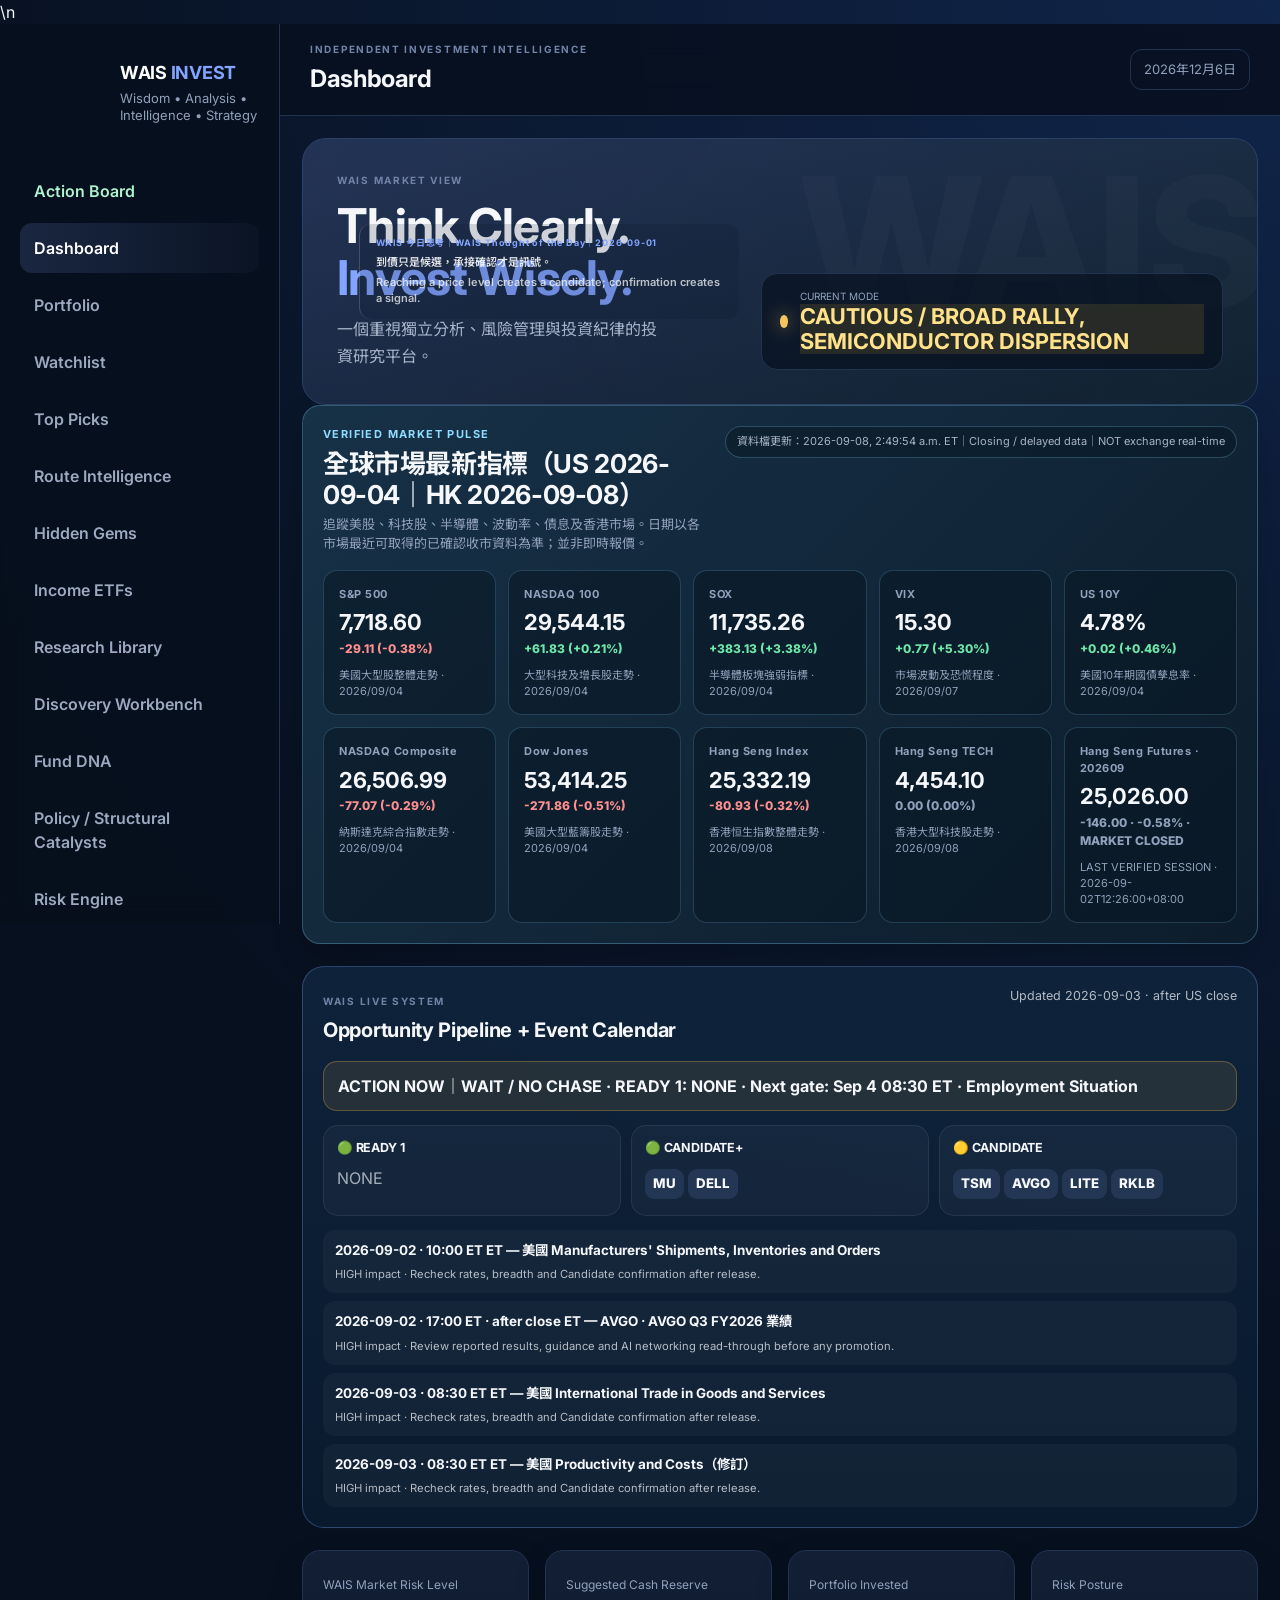
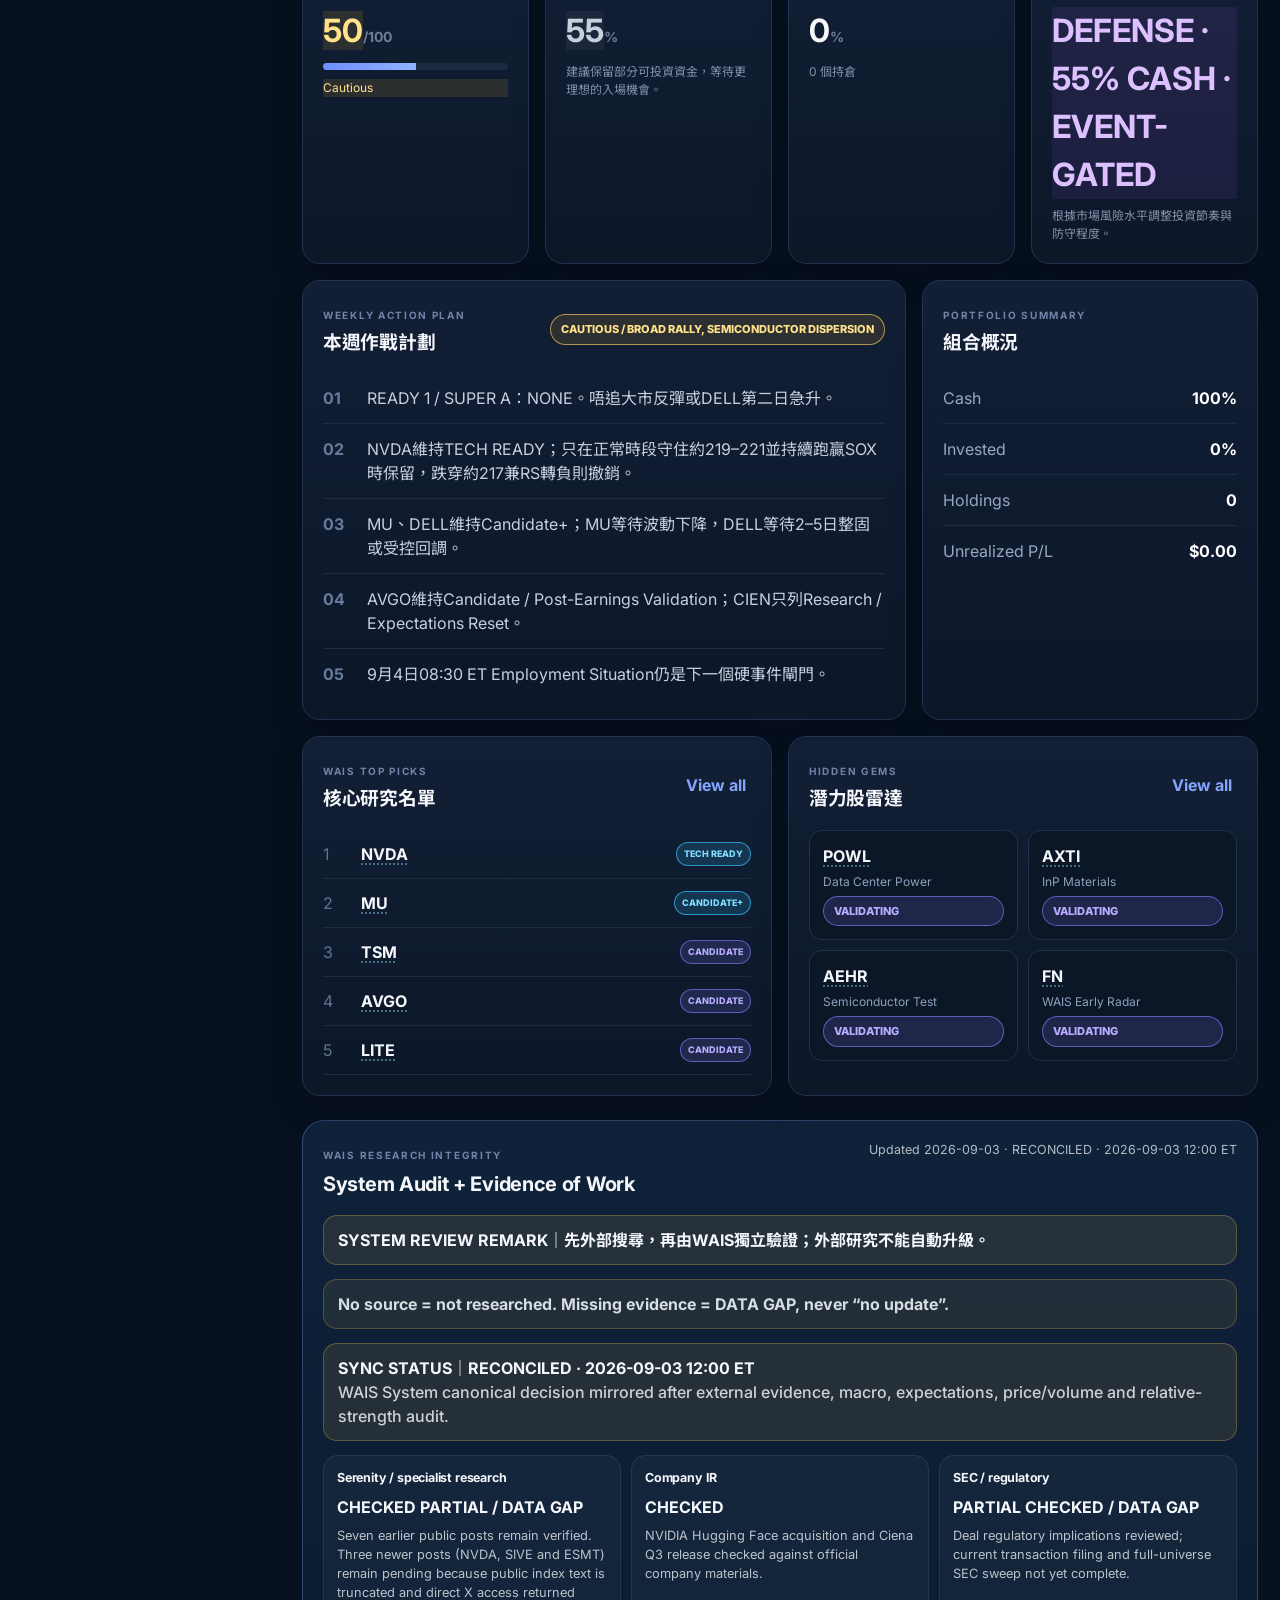
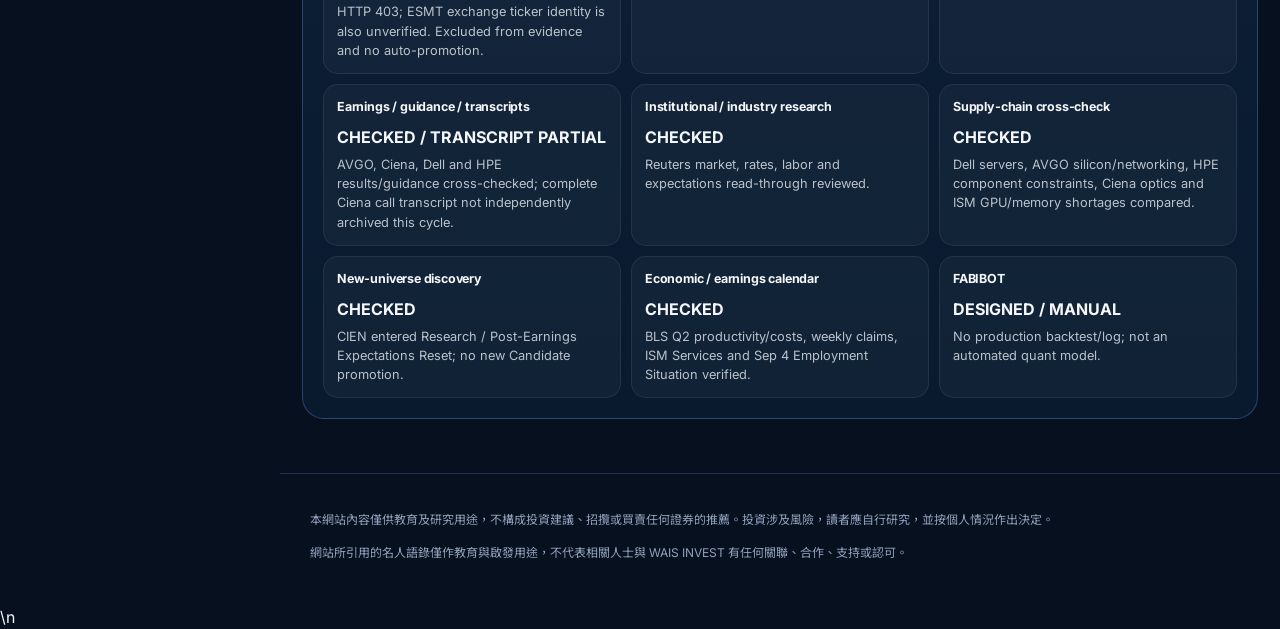
==== commit 2a00bc7b: "Expose WAIS Action Board in primary navigation" ====
--- a/index.html
+++ b/index.html
@@ -9,7 +9,7 @@
   <link rel="preconnect" href="https://fonts.gstatic.com" crossorigin>
   <link href="https://fonts.googleapis.com/css2?family=Inter:wght@400;500;600;700;800&family=Noto+Sans+TC:wght@400;500;700&display=swap" rel="stylesheet">
   <link rel="stylesheet" href="styles.css">
-  <link rel="stylesheet" href="wais-theme.css">
+  <link rel="stylesheet" href="wais-theme.css">\n  <link rel="stylesheet" href="wais-action-board-v1.css?v=20260908a">
 </head>
 <body>
   <div class="app-shell">
@@ -633,5 +633,5 @@
   <script src="market-data.js?v=20260903wais2000"></script>
   <script src="app.js?v=20260903wais2000"></script>
 
-<script src="wais-ticker-links-v1.js?v=20260904a"></script></body>
+<script src="wais-ticker-links-v1.js?v=20260904a"></script>\n<script src="wais-action-board-v1.js?v=20260908a"></script></body>
 </html>
--- a/wais-action-board-v1.css
+++ b/wais-action-board-v1.css
@@ -0,0 +1 @@
+.action-board{display:grid;gap:16px}.action-hero{padding:22px;border:1px solid rgba(92,228,164,.36);border-radius:18px;background:linear-gradient(135deg,rgba(13,52,43,.96),rgba(10,25,39,.98))}.action-hero h2{margin:5px 0 8px;font-size:30px}.action-hero p{margin:0;color:var(--muted);line-height:1.6}.action-now{display:flex;align-items:center;justify-content:space-between;gap:16px;margin-top:18px;padding:16px;border-radius:14px;background:rgba(4,16,24,.58)}.action-now span{color:var(--muted);font-size:12px;font-weight:700;letter-spacing:.08em}.action-now strong{font-size:22px}.action-board-grid{display:grid;grid-template-columns:repeat(4,minmax(0,1fr));gap:12px}.action-column{padding:16px;border:1px solid var(--line);border-radius:16px;background:var(--panel)}.action-column h3{margin:0 0 5px;font-size:15px}.action-column>small{display:block;min-height:34px;color:var(--muted);font-size:11px;line-height:1.45}.action-tickers{display:grid;gap:8px;margin-top:12px}.action-ticker{display:flex;align-items:center;justify-content:space-between;gap:8px;padding:10px;border:1px solid rgba(255,255,255,.08);border-radius:10px;background:rgba(255,255,255,.025)}.action-ticker b{font-size:15px}.action-ticker span{color:var(--muted);font-size:10px}.action-empty{padding:12px;border:1px dashed rgba(255,255,255,.14);border-radius:10px;color:var(--muted);font-size:12px}.board-rules{display:grid;grid-template-columns:repeat(3,1fr);gap:10px}.board-rule{padding:14px;border:1px solid var(--line);border-radius:14px;background:var(--panel)}.board-rule b{display:block;margin-bottom:5px}.board-rule span,.board-foot{color:var(--muted);font-size:12px;line-height:1.5}.nav-item[data-section="action-board"]{border-color:rgba(92,228,164,.34);color:#aef3cf}@media(max-width:980px){.action-board-grid{grid-template-columns:repeat(2,1fr)}}@media(max-width:620px){.action-board-grid,.board-rules{grid-template-columns:1fr}.action-now{display:block}.action-now strong{display:block;margin-top:6px}.action-hero h2{font-size:25px}}
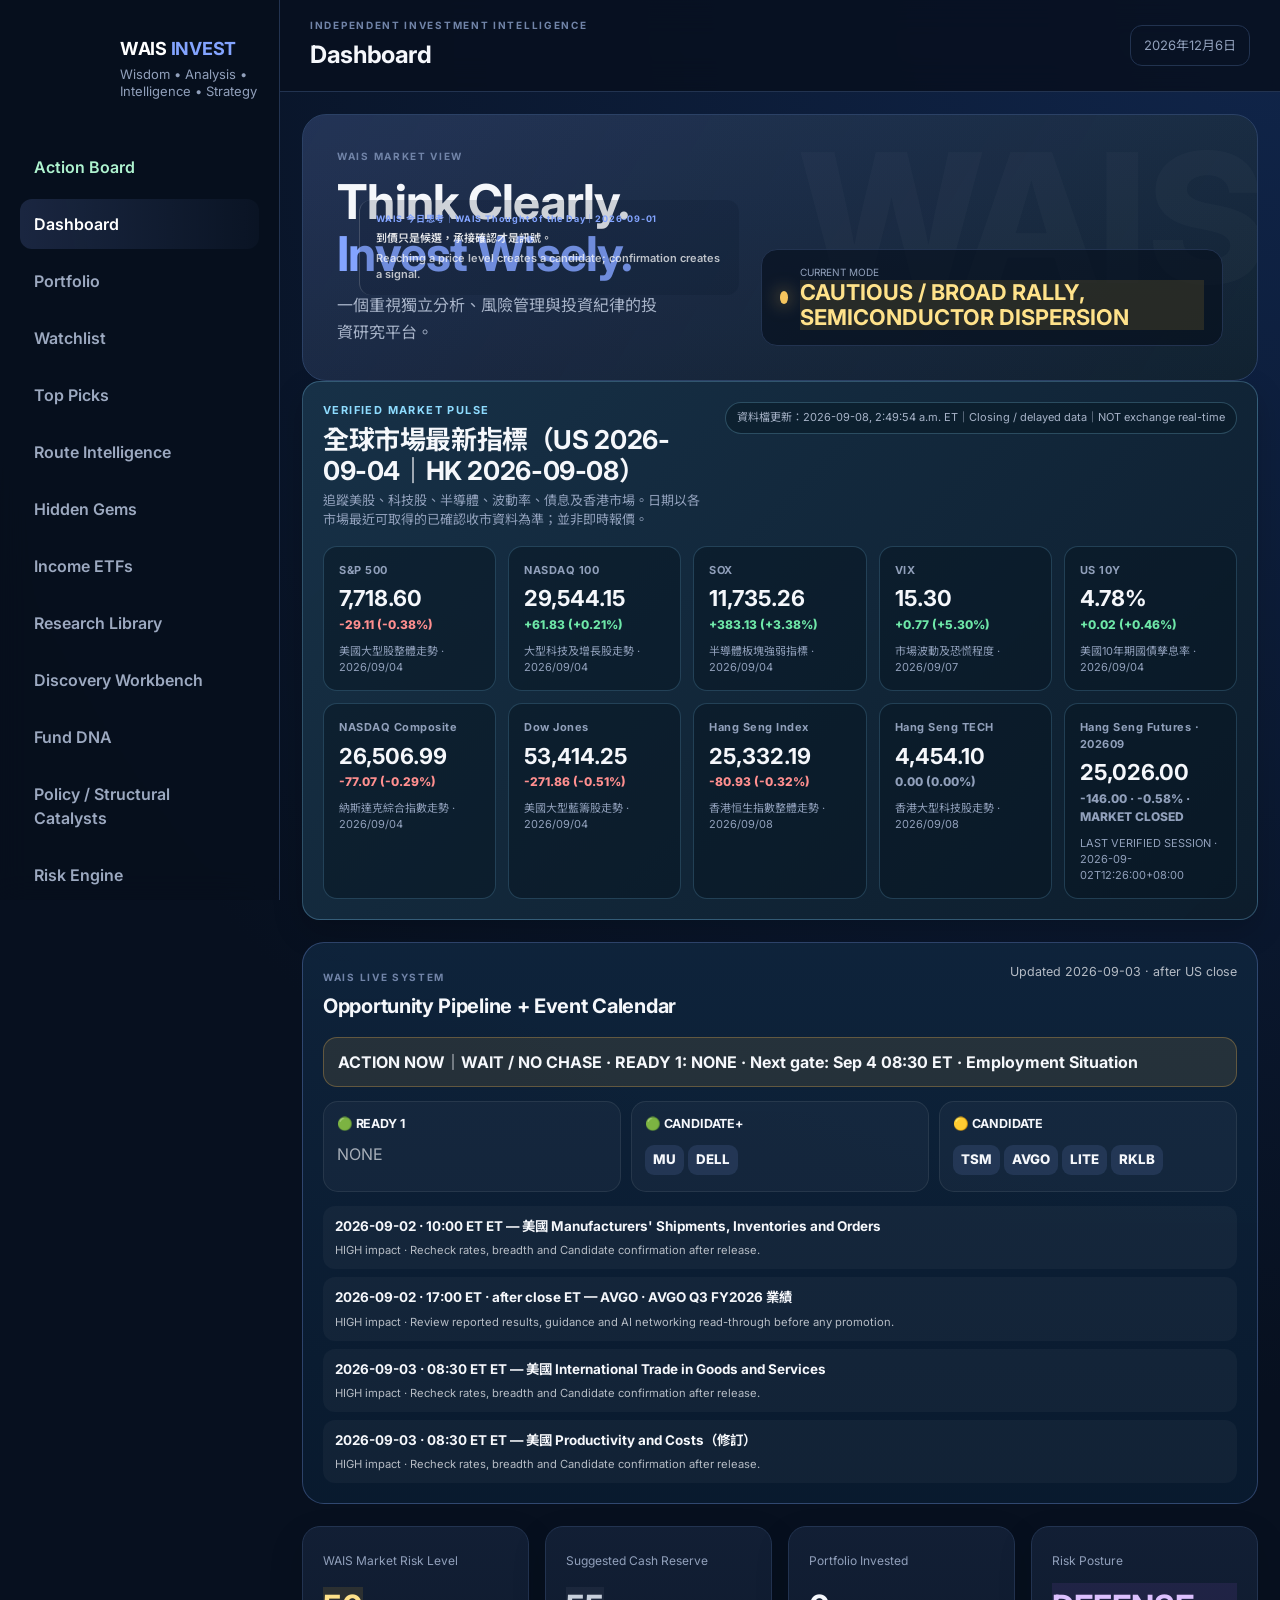
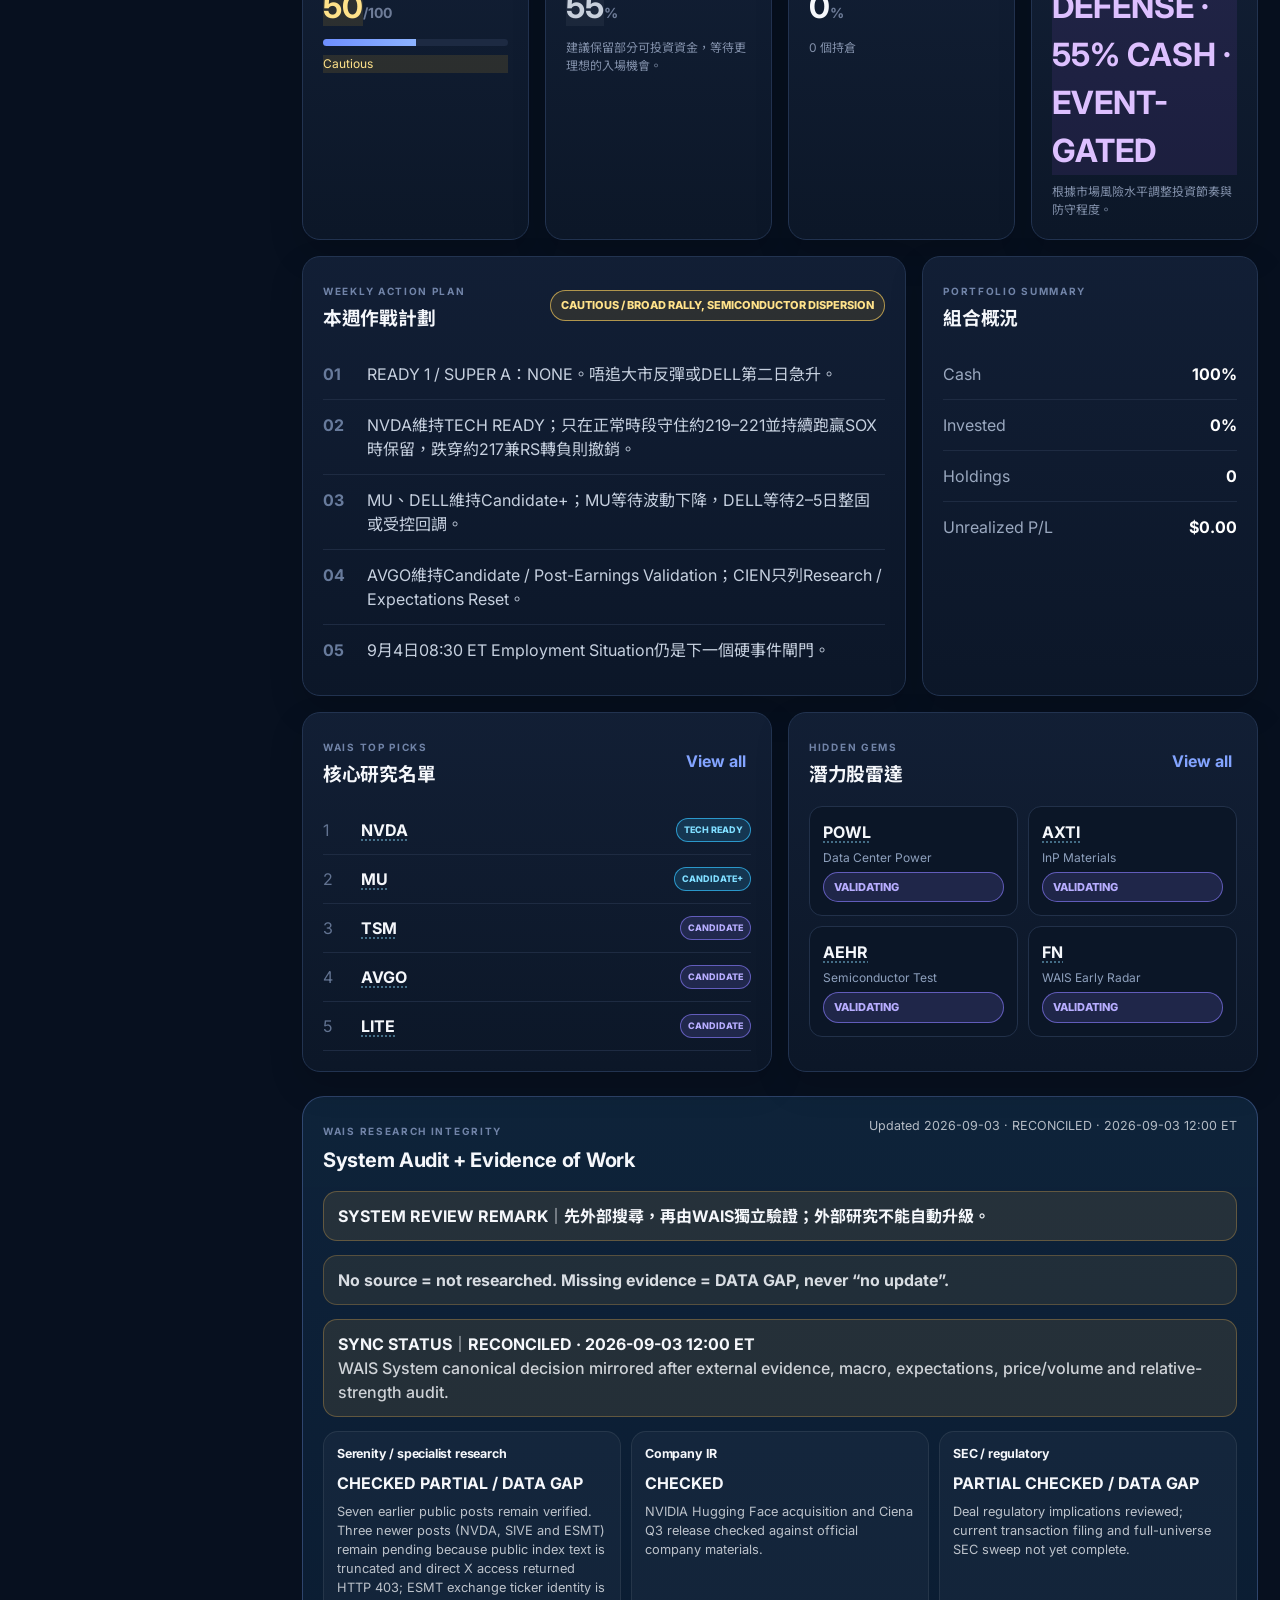
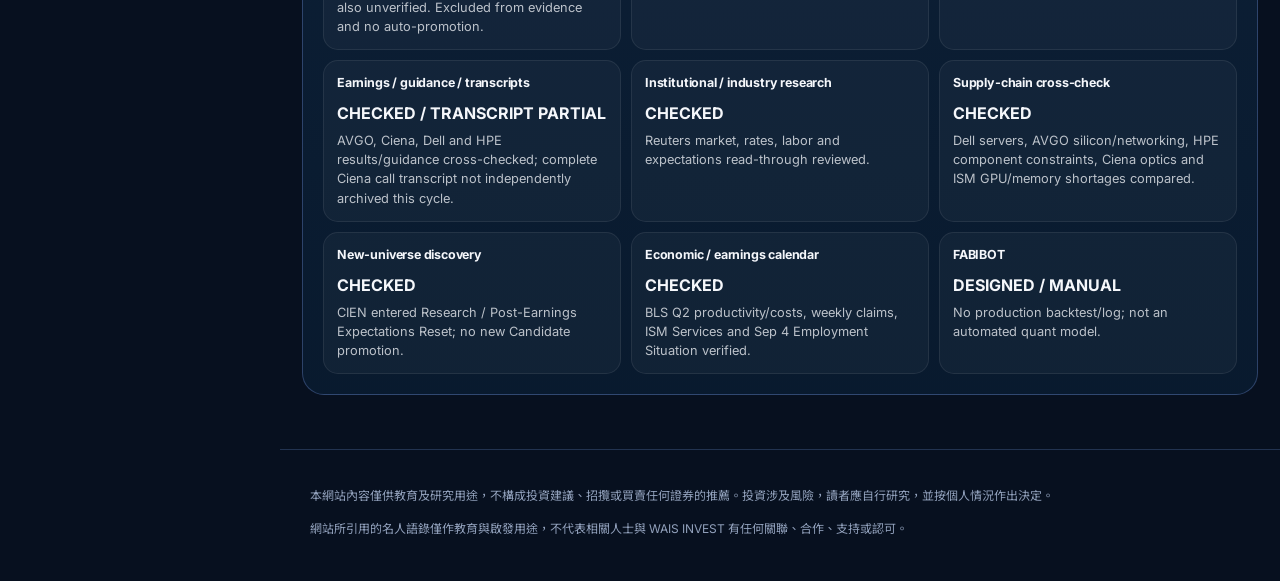
==== commit 2ed86bc9: "Clean Action Board HTML injection" ====
--- a/index.html
+++ b/index.html
@@ -9,7 +9,8 @@
   <link rel="preconnect" href="https://fonts.gstatic.com" crossorigin>
   <link href="https://fonts.googleapis.com/css2?family=Inter:wght@400;500;600;700;800&family=Noto+Sans+TC:wght@400;500;700&display=swap" rel="stylesheet">
   <link rel="stylesheet" href="styles.css">
-  <link rel="stylesheet" href="wais-theme.css">\n  <link rel="stylesheet" href="wais-action-board-v1.css?v=20260908a">
+  <link rel="stylesheet" href="wais-theme.css">
+  <link rel="stylesheet" href="wais-action-board-v1.css?v=20260908a">
 </head>
 <body>
   <div class="app-shell">
@@ -633,5 +634,6 @@
   <script src="market-data.js?v=20260903wais2000"></script>
   <script src="app.js?v=20260903wais2000"></script>
 
-<script src="wais-ticker-links-v1.js?v=20260904a"></script>\n<script src="wais-action-board-v1.js?v=20260908a"></script></body>
+<script src="wais-ticker-links-v1.js?v=20260904a"></script>
+<script src="wais-action-board-v1.js?v=20260908a"></script></body>
 </html>
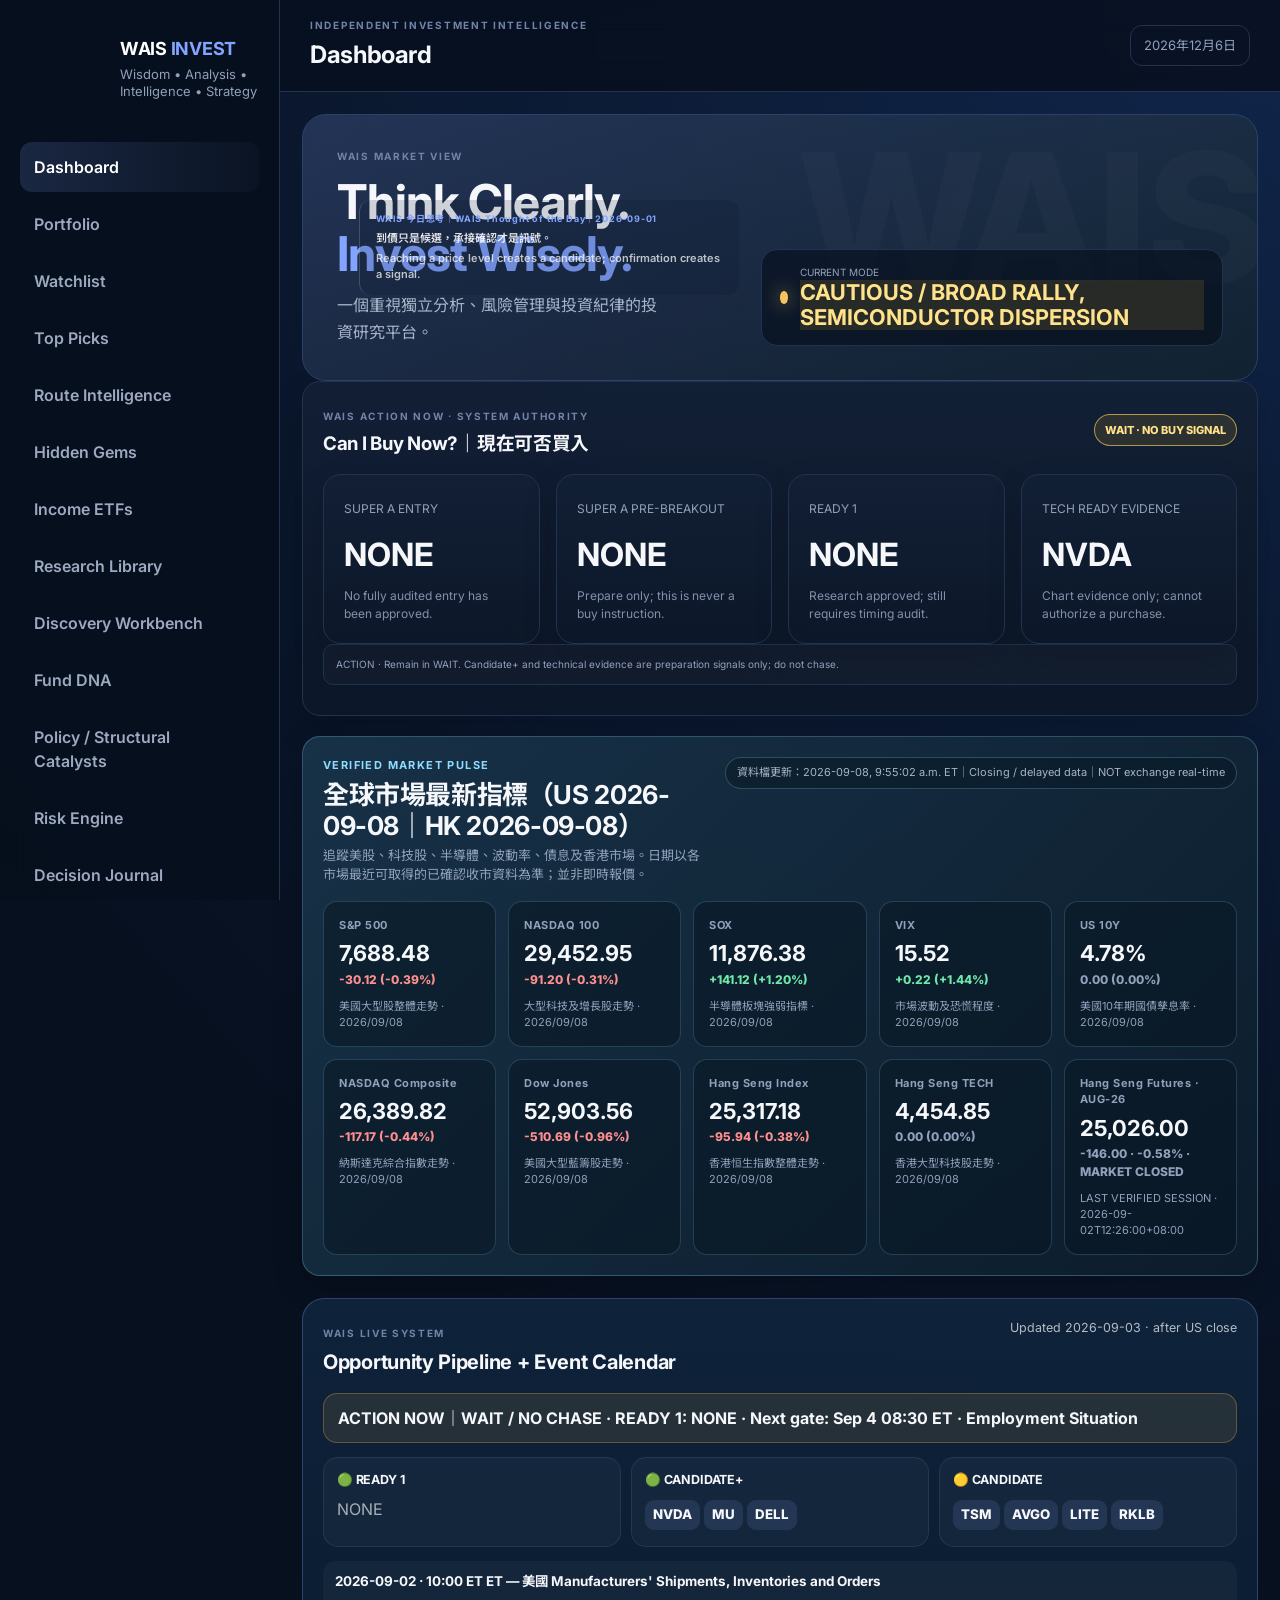
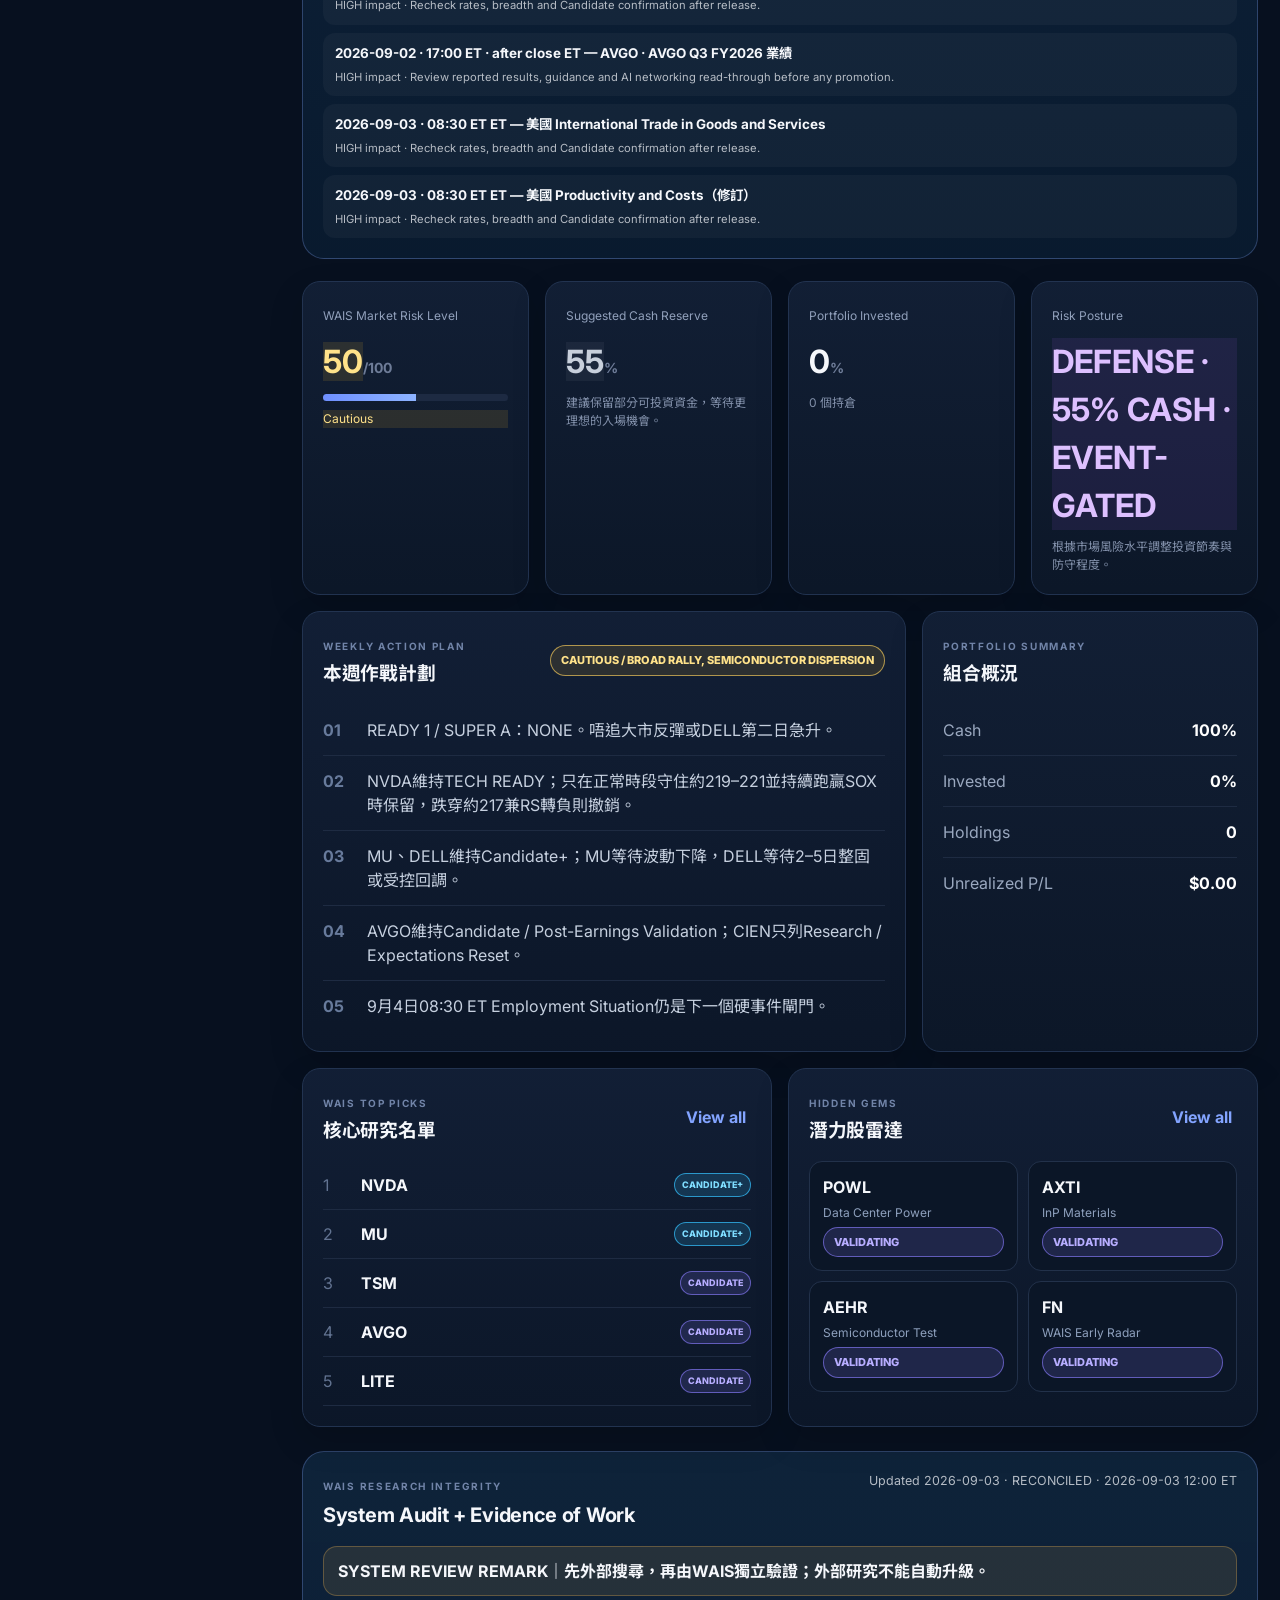
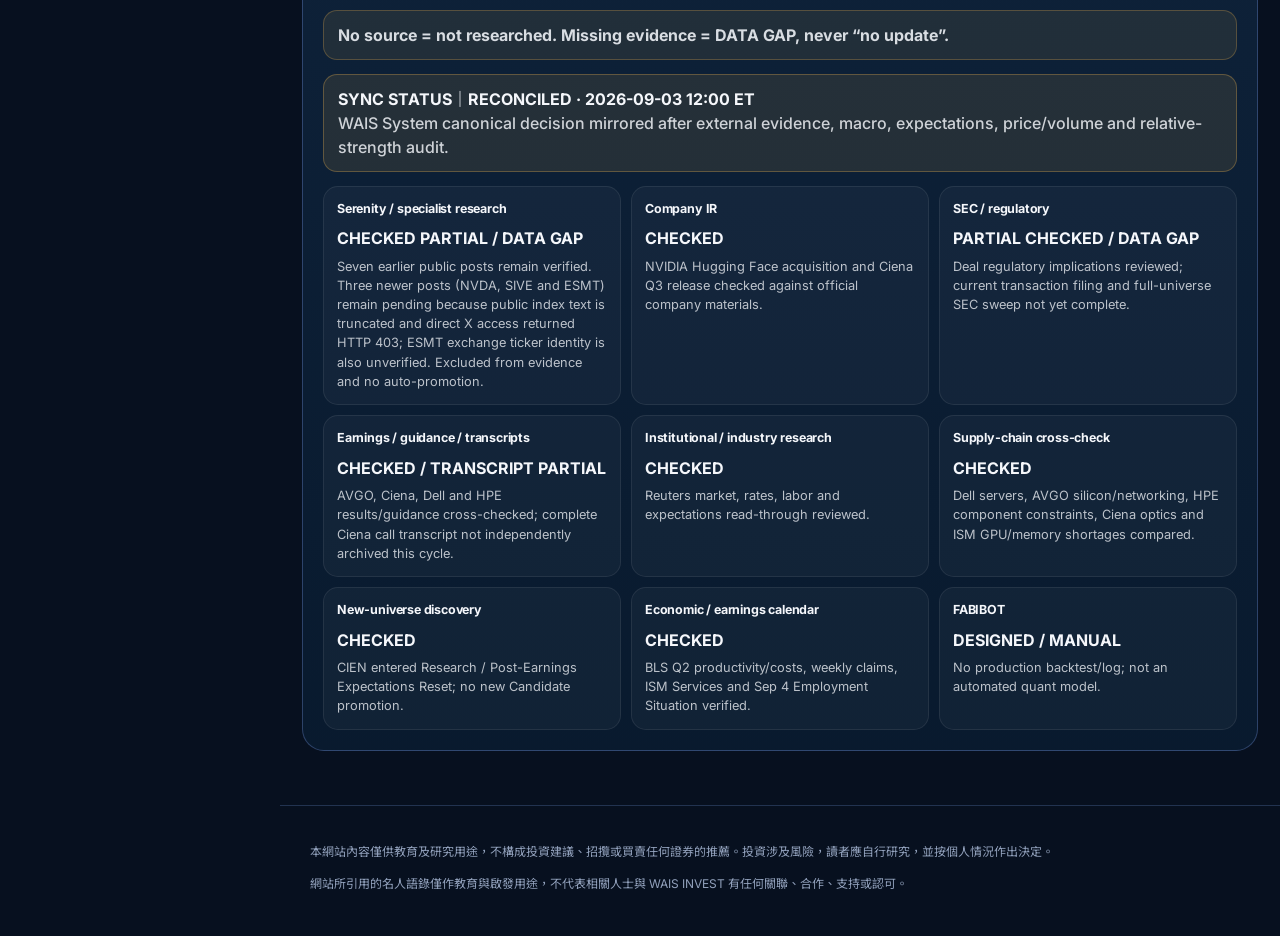
==== commit 817db9c5: "Sync WAIS 2.0 index.html" ====
--- a/index.html
+++ b/index.html
@@ -10,7 +10,6 @@
   <link href="https://fonts.googleapis.com/css2?family=Inter:wght@400;500;600;700;800&family=Noto+Sans+TC:wght@400;500;700&display=swap" rel="stylesheet">
   <link rel="stylesheet" href="styles.css">
   <link rel="stylesheet" href="wais-theme.css">
-  <link rel="stylesheet" href="wais-action-board-v1.css?v=20260908a">
 </head>
 <body>
   <div class="app-shell">
@@ -152,7 +151,7 @@
 </article>
 
 <article class="market-indicator-card">
-  <span id="hsifLabel">Hang Seng Futures · Front Month</span>
+  <span>Hang Seng Futures · AUG-26</span>
   <strong id="hsifValue">--</strong>
   <small id="hsifChange">--</small>
   <p>HKEX 恒指期貨最近已確認收市資料；並非即時報價</p>
@@ -631,9 +630,8 @@
     </div>
   </div>
 
-  <script src="market-data.js?v=20260903wais2000"></script>
-  <script src="app.js?v=20260903wais2000"></script>
-
-<script src="wais-ticker-links-v1.js?v=20260904a"></script>
-<script src="wais-action-board-v1.js?v=20260908a"></script></body>
+  <script src="market-data.js?v=20260908wais20blueprint1"></script>
+  <script src="app.js?v=20260908wais20blueprint1"></script>
+
+</body>
 </html>
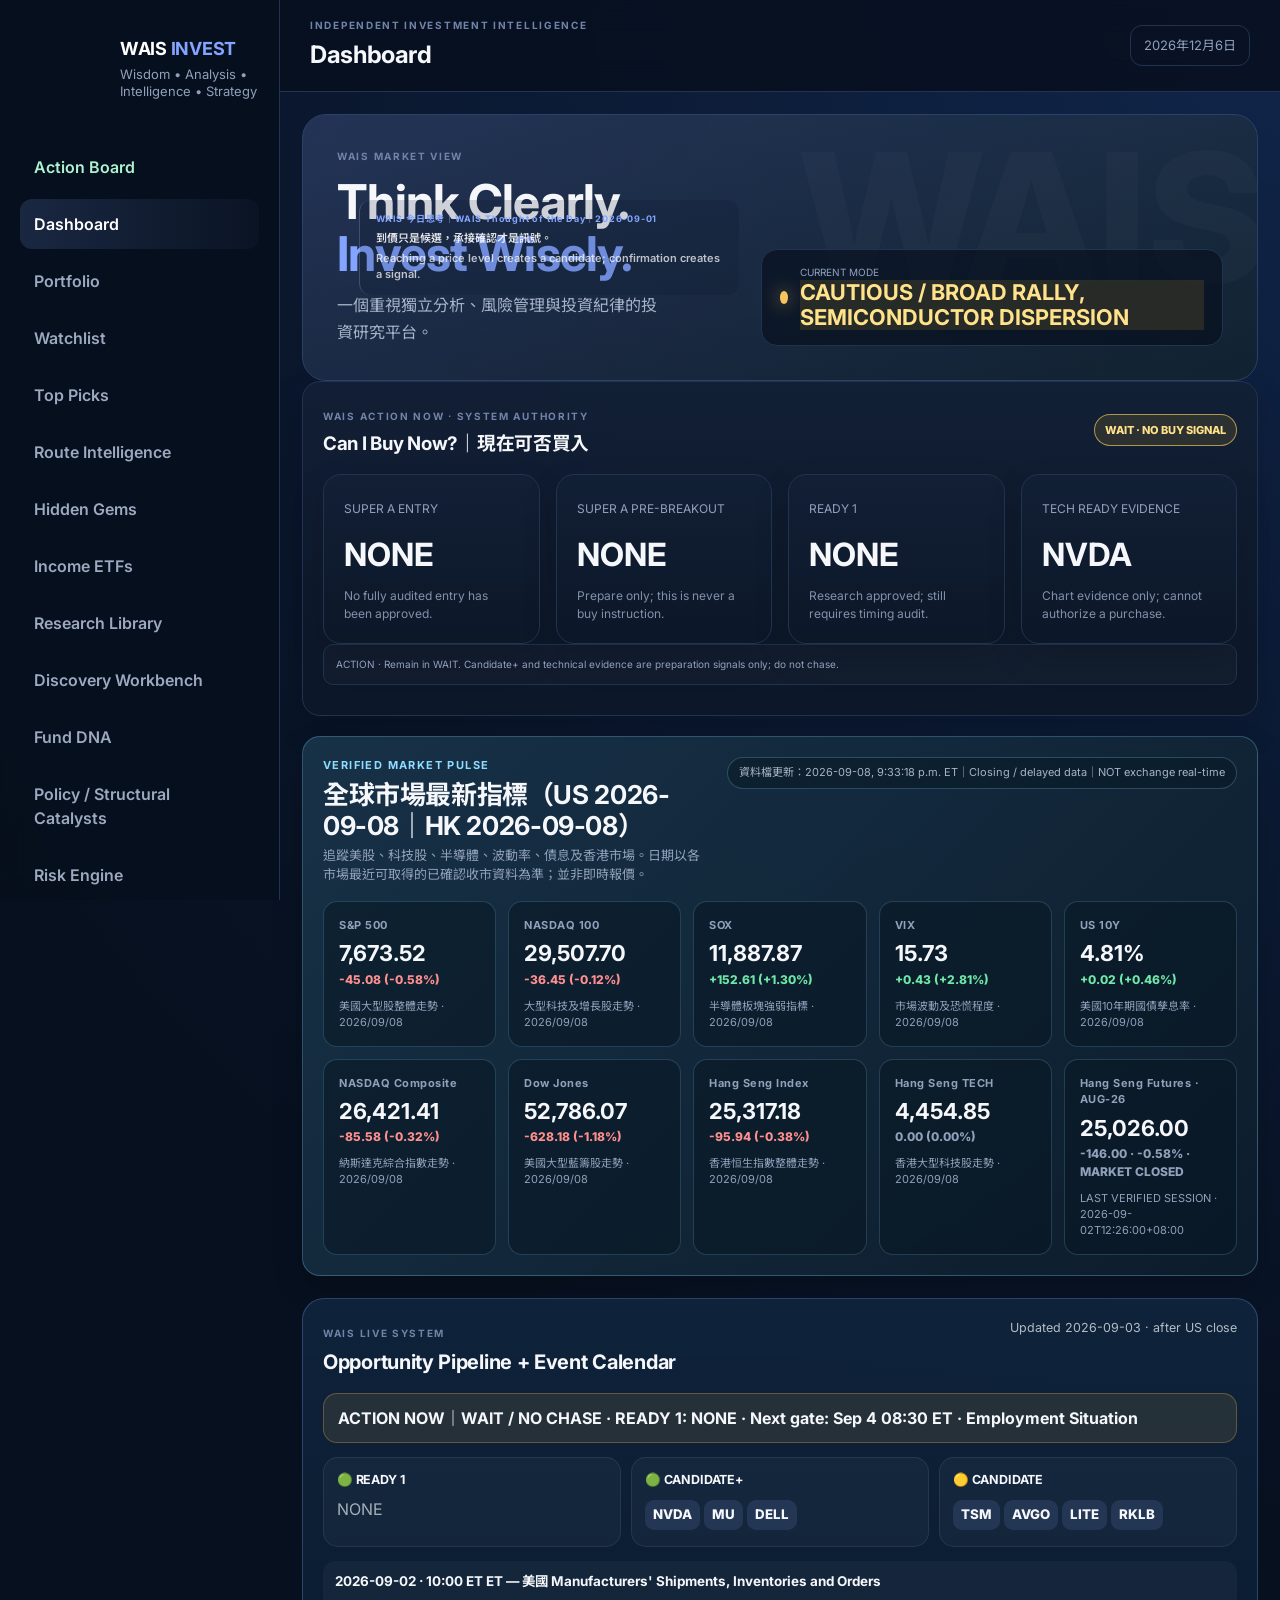
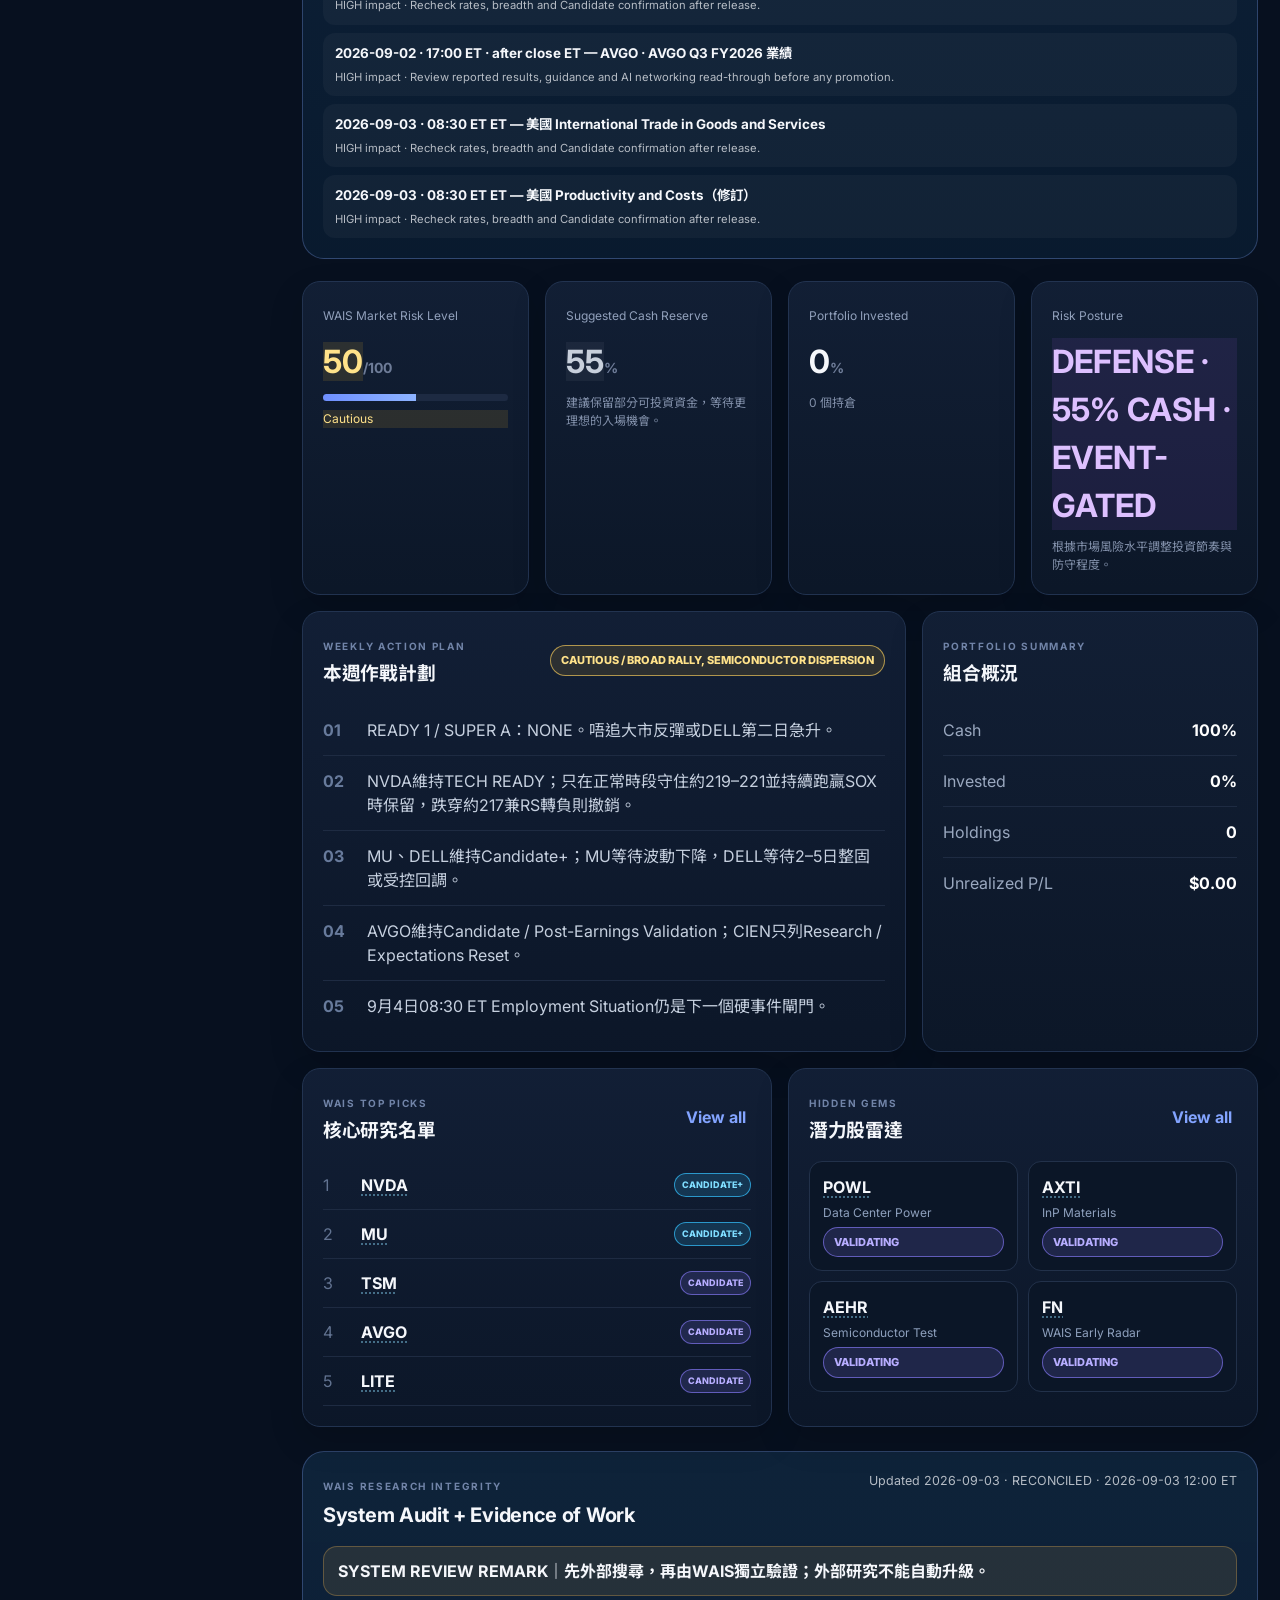
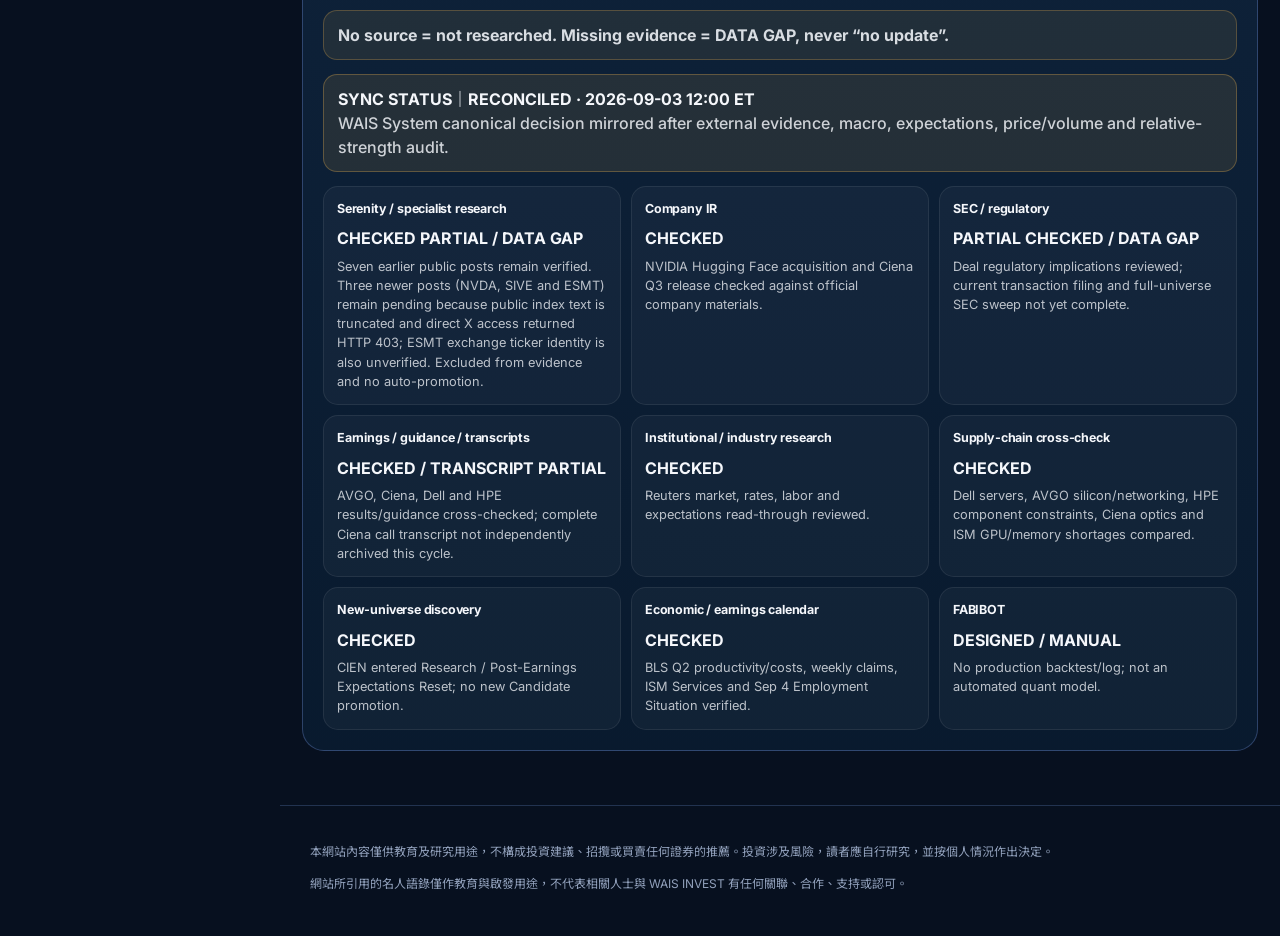
==== commit 6f5ca58c: "Connect WAIS Action Board and ticker navigation" ====
--- a/index.html
+++ b/index.html
@@ -10,6 +10,7 @@
   <link href="https://fonts.googleapis.com/css2?family=Inter:wght@400;500;600;700;800&family=Noto+Sans+TC:wght@400;500;700&display=swap" rel="stylesheet">
   <link rel="stylesheet" href="styles.css">
   <link rel="stylesheet" href="wais-theme.css">
+  <link rel="stylesheet" href="wais-action-board-v1.css?v=20260909wais20">
 </head>
 <body>
   <div class="app-shell">
@@ -632,6 +633,8 @@
 
   <script src="market-data.js?v=20260908wais20blueprint1"></script>
   <script src="app.js?v=20260908wais20blueprint1"></script>
+  <script src="wais-action-board-v1.js?v=20260909wais20"></script>
+  <script src="wais-ticker-links-v1.js?v=20260909wais20"></script>
 
 </body>
 </html>
--- a/wais-action-board-v1.css
+++ b/wais-action-board-v1.css
@@ -0,0 +1 @@
+.action-board{display:grid;gap:16px}.action-hero{padding:22px;border:1px solid rgba(92,228,164,.36);border-radius:18px;background:linear-gradient(135deg,rgba(13,52,43,.96),rgba(10,25,39,.98))}.action-hero h2{margin:5px 0 8px;font-size:30px}.action-hero p{margin:0;color:var(--muted);line-height:1.6}.action-now{display:flex;align-items:center;justify-content:space-between;gap:16px;margin-top:18px;padding:16px;border-radius:14px;background:rgba(4,16,24,.58)}.action-now span{color:var(--muted);font-size:12px;font-weight:700;letter-spacing:.08em}.action-now strong{font-size:22px}.action-board-grid{display:grid;grid-template-columns:repeat(4,minmax(0,1fr));gap:12px}.action-column{padding:16px;border:1px solid var(--line);border-radius:16px;background:var(--panel)}.action-column h3{margin:0 0 5px;font-size:15px}.action-column>small{display:block;min-height:34px;color:var(--muted);font-size:11px;line-height:1.45}.action-tickers{display:grid;gap:8px;margin-top:12px}.action-ticker{display:flex;align-items:center;justify-content:space-between;gap:8px;padding:10px;border:1px solid rgba(255,255,255,.08);border-radius:10px;background:rgba(255,255,255,.025)}.action-ticker b{font-size:15px}.action-ticker span{color:var(--muted);font-size:10px}.action-empty{padding:12px;border:1px dashed rgba(255,255,255,.14);border-radius:10px;color:var(--muted);font-size:12px}.board-rules{display:grid;grid-template-columns:repeat(3,1fr);gap:10px}.board-rule{padding:14px;border:1px solid var(--line);border-radius:14px;background:var(--panel)}.board-rule b{display:block;margin-bottom:5px}.board-rule span,.board-foot{color:var(--muted);font-size:12px;line-height:1.5}.nav-item[data-section="action-board"]{border-color:rgba(92,228,164,.34);color:#aef3cf}@media(max-width:980px){.action-board-grid{grid-template-columns:repeat(2,1fr)}}@media(max-width:620px){.action-board-grid,.board-rules{grid-template-columns:1fr}.action-now{display:block}.action-now strong{display:block;margin-top:6px}.action-hero h2{font-size:25px}}
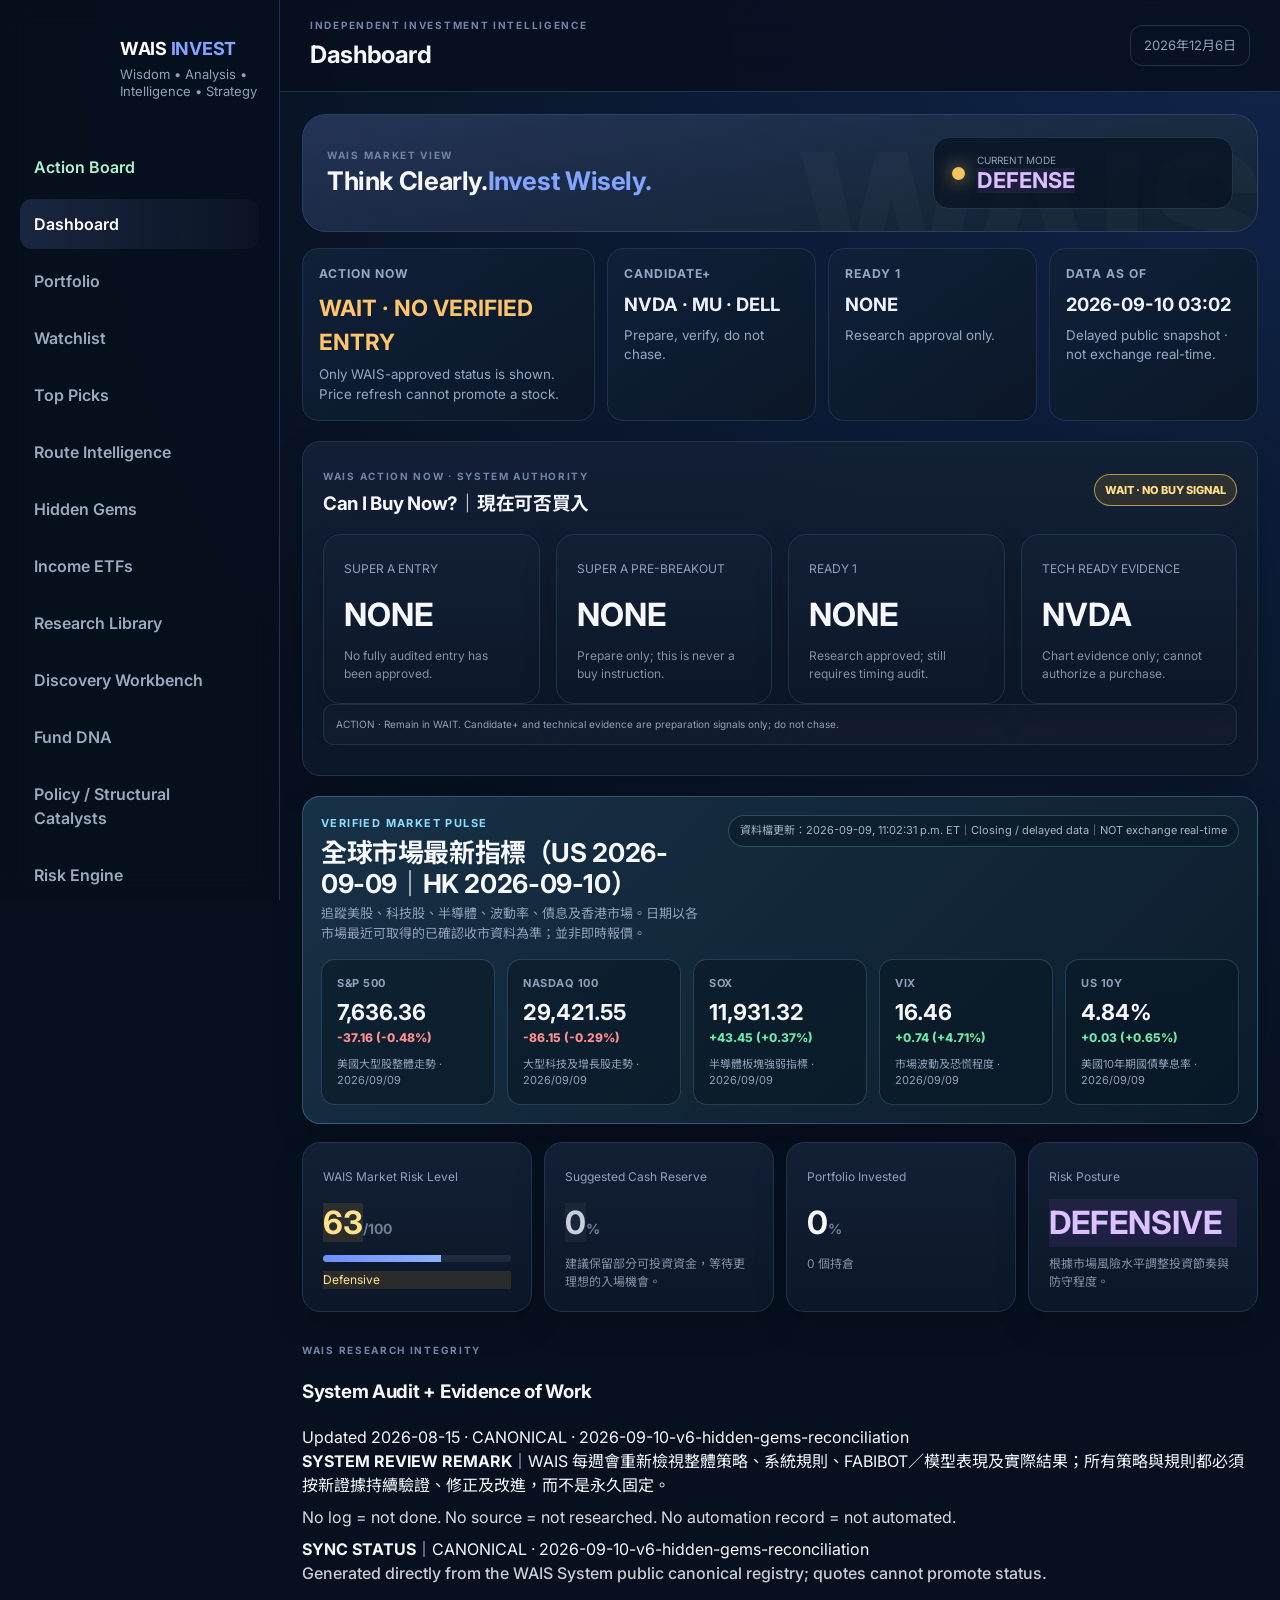
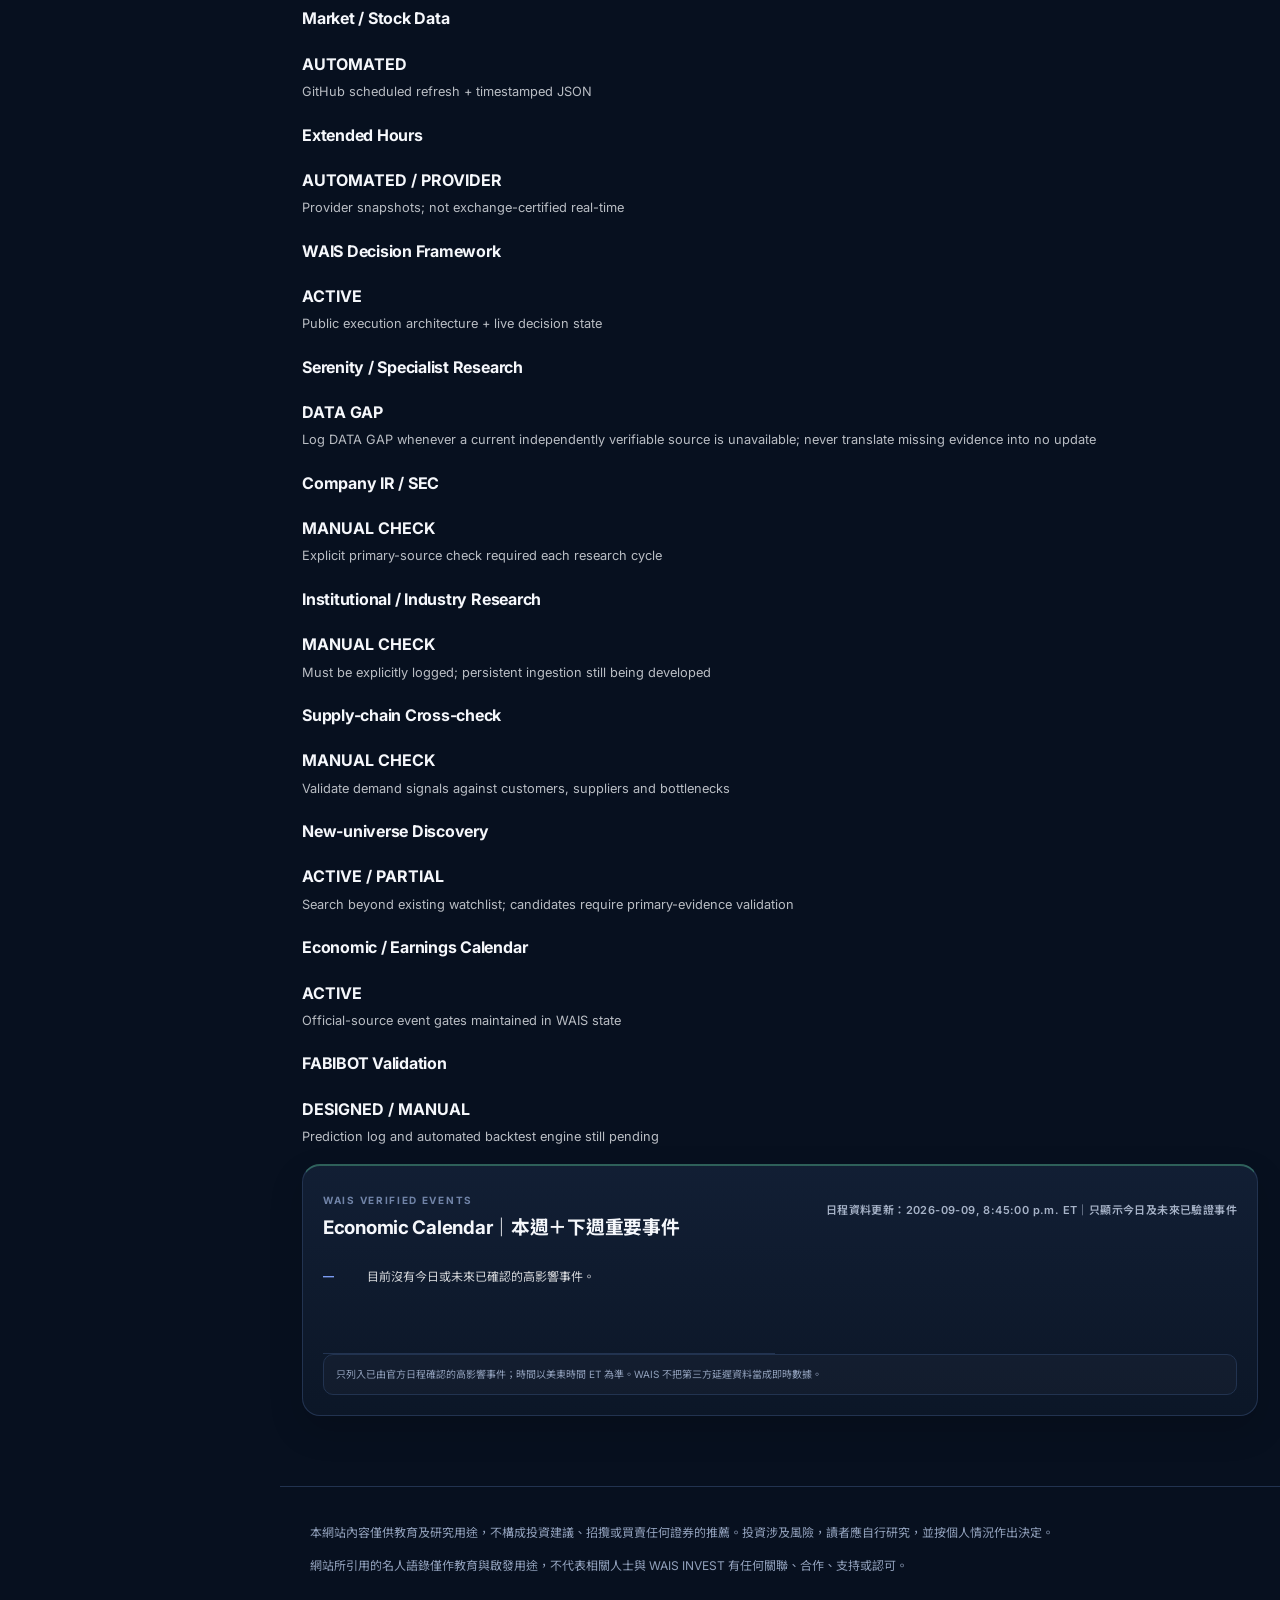
==== commit b788b195: "complete WAIS command center and refresh research views" ====
--- a/index.html
+++ b/index.html
@@ -11,6 +11,7 @@
   <link rel="stylesheet" href="styles.css">
   <link rel="stylesheet" href="wais-theme.css">
   <link rel="stylesheet" href="wais-action-board-v1.css?v=20260909wais20">
+  <link rel="stylesheet" href="wais-command-center-v3.css?v=20260910a">
 </head>
 <body>
   <div class="app-shell">
@@ -631,10 +632,11 @@
     </div>
   </div>
 
-  <script src="market-data.js?v=20260908wais20blueprint1"></script>
-  <script src="app.js?v=20260908wais20blueprint1"></script>
+  <script src="market-data.js?v=20260910b"></script>
+  <script src="app.js?v=20260910b"></script>
   <script src="wais-action-board-v1.js?v=20260909wais20"></script>
   <script src="wais-ticker-links-v1.js?v=20260909wais20"></script>
+  <script src="wais-command-center-v3.js?v=20260910a"></script>
 
 </body>
 </html>
--- a/wais-command-center-v3.css
+++ b/wais-command-center-v3.css
@@ -0,0 +1,10 @@
+:root{--cc-bg:#08111f;--cc-panel:#0d192a;--cc-line:#20334d;--cc-text:#edf4ff;--cc-muted:#93a8c5;--cc-blue:#76a7ff;--cc-green:#5de1a3;--cc-amber:#ffc56a}
+.hero{min-height:0!important;padding:22px 24px!important;display:grid!important;grid-template-columns:1fr auto!important;align-items:center!important}.hero>div:first-child p,.hero h2 br,.daily-thought{display:none!important}.hero h2{font-size:1.6rem!important;margin:.25rem 0!important}.hero-status{position:static!important}
+.cc-cockpit{display:grid;grid-template-columns:1.4fr repeat(3,minmax(0,1fr));gap:12px;margin:16px 0 20px}.cc-tile{background:linear-gradient(145deg,#102039,#0b1728);border:1px solid var(--cc-line);border-radius:16px;padding:16px;min-width:0}.cc-tile span{display:block;color:var(--cc-muted);font-size:.76rem;font-weight:700;letter-spacing:.08em;text-transform:uppercase}.cc-tile strong{display:block;color:var(--cc-text);font-size:1.15rem;margin-top:8px}.cc-tile.primary strong{font-size:1.4rem;color:var(--cc-amber)}.cc-tile small{display:block;color:var(--cc-muted);margin-top:7px;line-height:1.45}
+#dashboard>.metrics-grid{grid-template-columns:repeat(4,minmax(0,1fr));gap:12px}#dashboard>.content-grid{display:none}.market-indicators-panel{padding:18px!important}.market-indicators-grid{grid-template-columns:repeat(5,minmax(0,1fr))!important}.market-indicator-card:nth-child(n+6){display:none}
+.cc-calendar{margin-top:18px}.cc-calendar .weekly-note-list{display:grid;grid-template-columns:repeat(2,minmax(0,1fr));gap:10px}.cc-calendar .calendar-row{margin:0!important;min-height:96px}
+.cc-risk-stack{display:grid;gap:16px;margin-top:18px}.cc-audit-grid{display:grid;grid-template-columns:repeat(3,minmax(0,1fr));gap:10px}.cc-audit-item{border:1px solid var(--cc-line);border-radius:13px;padding:13px;background:#0b1728}.cc-audit-item b,.cc-audit-item span{display:block}.cc-audit-item b{color:var(--cc-green);font-size:.85rem}.cc-audit-item span{color:var(--cc-muted);font-size:.78rem;line-height:1.45;margin-top:5px}.cc-audit-item.gap b{color:var(--cc-amber)}
+.cc-library-tools{display:grid;grid-template-columns:repeat(3,minmax(0,1fr));gap:12px}.cc-tool{display:block;text-decoration:none;color:var(--cc-text);border:1px solid var(--cc-line);border-radius:16px;padding:16px;background:#0b1728}.cc-tool b,.cc-tool span{display:block}.cc-tool span{color:var(--cc-muted);font-size:.82rem;line-height:1.45;margin-top:6px}.cc-source-table{display:grid;gap:8px;margin-top:14px}.cc-source-row{display:grid;grid-template-columns:1.2fr .7fr 2fr;gap:10px;align-items:center;border-top:1px solid var(--cc-line);padding:11px 2px;font-size:.82rem}.cc-source-row em{font-style:normal;color:var(--cc-green);font-weight:700}.cc-source-row em.gap{color:var(--cc-amber)}
+.cc-nav-link{display:block;text-decoration:none}.section-banner{padding:18px 20px!important;margin-bottom:16px!important}.section-banner h2{font-size:1.65rem!important}.cards-grid,.watchlist-grid{gap:12px!important}.research-card,.stock-card,.watch-card,.income-card{border-radius:16px!important}
+@media(max-width:900px){.cc-cockpit{grid-template-columns:repeat(2,minmax(0,1fr))}.market-indicators-grid{grid-template-columns:repeat(2,minmax(0,1fr))!important}.cc-audit-grid,.cc-library-tools{grid-template-columns:1fr 1fr}}
+@media(max-width:620px){.hero{grid-template-columns:1fr!important}.hero-status{margin-top:10px}.cc-cockpit{grid-template-columns:1fr 1fr}.cc-tile{padding:13px}.cc-tile.primary{grid-column:1/-1}.cc-calendar .weekly-note-list,.cc-audit-grid,.cc-library-tools{grid-template-columns:1fr}.market-indicators-grid{grid-template-columns:1fr 1fr!important}.market-indicator-card{padding:12px!important}.cc-source-row{grid-template-columns:1fr}.cc-source-row span:last-child{color:var(--cc-muted)}}
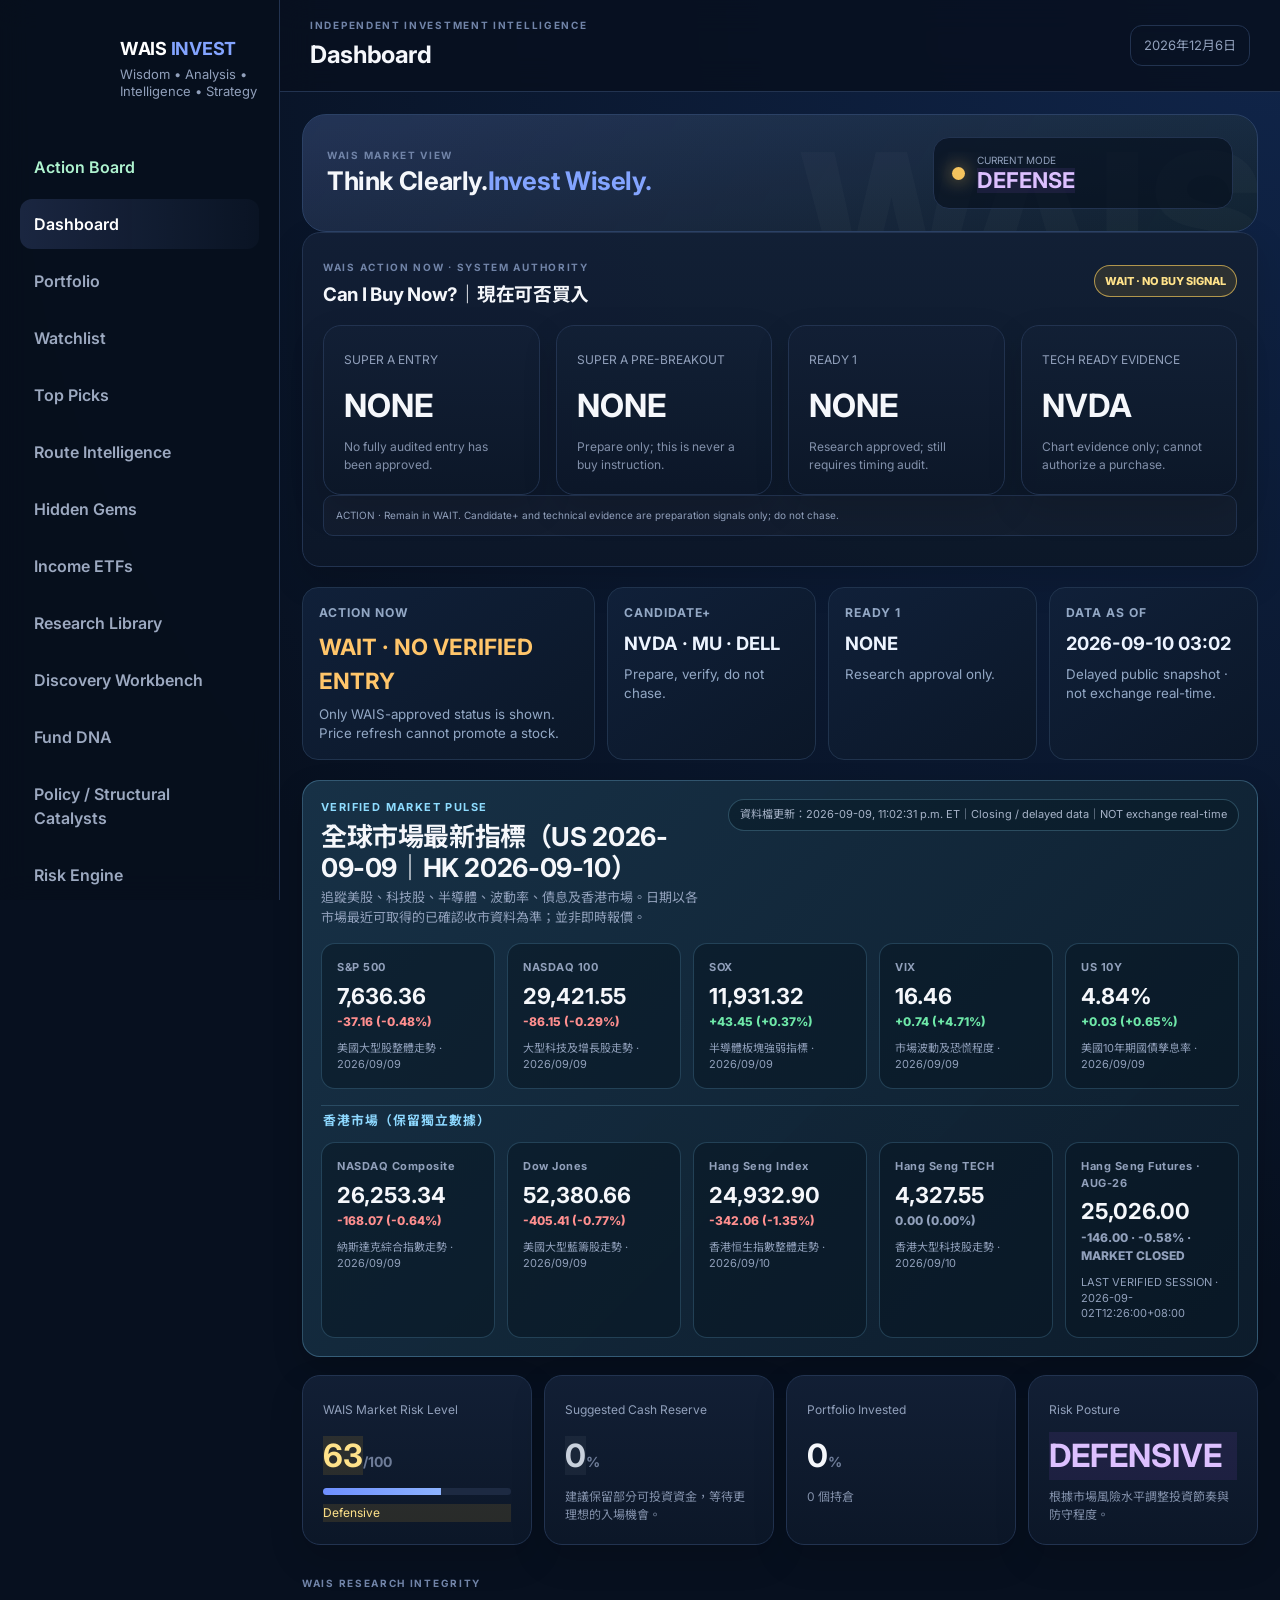
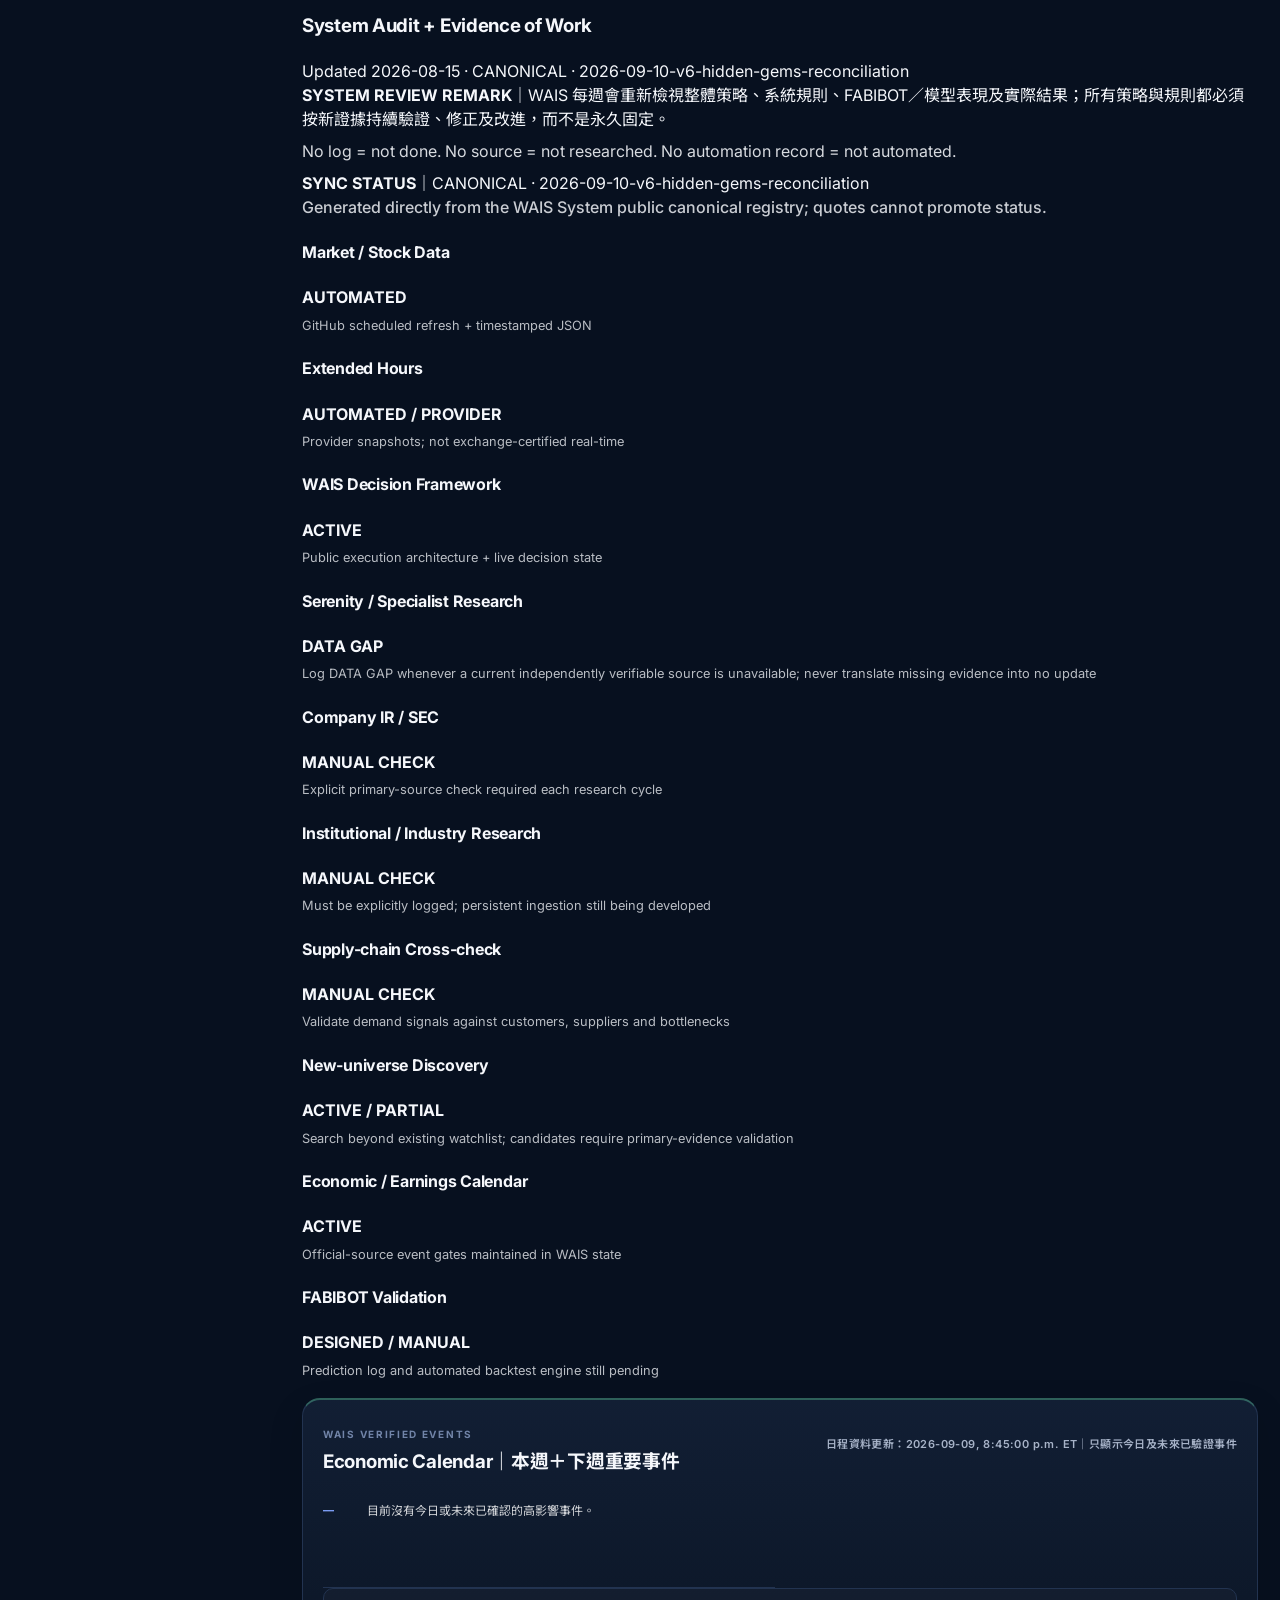
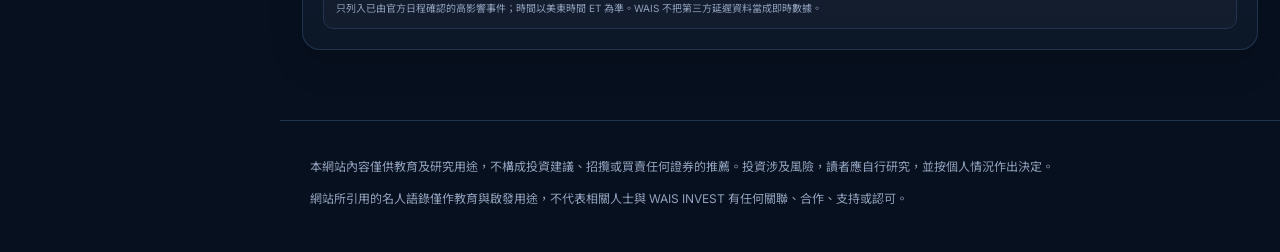
==== commit 4faba67a: "restore Hong Kong indices and make Risk Engine workspace canonical" ====
--- a/index.html
+++ b/index.html
@@ -124,6 +124,7 @@
       <small id="us10yChange">--</small>
       <p>美國10年期國債孳息率</p>
     </article>
+    <div class="market-group-label" aria-label="香港市場指數">香港市場（保留獨立數據）</div>
   <article class="market-indicator-card">
   <span>NASDAQ Composite</span>
   <strong id="nasdaqValue">--</strong>
@@ -186,22 +187,6 @@
           </div>
 
           <div class="content-grid two-one">
-            <article class="panel">
-              <div class="panel-head">
-                <div>
-                <span class="panel-kicker">WEEKLY ACTION PLAN</span>
-                <h3>本週作戰計劃</h3>
-                </div>
-                <span class="pill yellow-pill" id="actionPill">WAIT</span>
-              </div>
-              <div class="action-list" id="weeklyPlan">
-                <div><b>01</b><span>唔追高，等更好買入位置。</span></div>
-                <div><b>02</b><span>重點觀察 MRVL、MU、TSM。</span></div>
-                <div><b>03</b><span>如回調但基本面不變，可準備第一注。</span></div>
-                <div><b>04</b><span>風險分數升至 60 以上，暫停新買入。</span></div>
-              </div>
-            </article>
-
             <article class="panel">
               <div class="panel-head">
                 <div>
@@ -587,6 +572,17 @@
             </article>
           </div>
 
+          <article class="panel risk-workspace-panel" id="riskWorkspaceMount">
+            <div class="panel-head"><div><span class="panel-kicker">THIS WEEK · WAIS CONTROL ROOM</span><h3>本週作戰計畫</h3></div><div><span class="pill yellow-pill" id="actionPill">WAIT</span><div class="weekly-review-date">Loading canonical plan…</div></div></div>
+            <div class="action-list" id="weeklyPlan">
+              <div><b>01</b><span>唔追高，等更好買入位置。</span></div>
+              <div><b>02</b><span>重點觀察 MRVL、MU、TSM。</span></div>
+              <div><b>03</b><span>如回調但基本面不變，可準備第一注。</span></div>
+              <div><b>04</b><span>風險分數升至 60 以上，暫停新買入。</span></div>
+            </div>
+            <p class="weekly-risk-note">WAIS 正在載入本週策略及 Research Integrity System Audit。若資料源暫時未能載入，會明確標示 DATA GAP。</p>
+          </article>
+
           <article class="panel">
             <div class="panel-head"><h3>Defense Levels</h3></div>
             <div class="defense-grid">
--- a/wais-command-center-v3.css
+++ b/wais-command-center-v3.css
@@ -1,7 +1,7 @@
 :root{--cc-bg:#08111f;--cc-panel:#0d192a;--cc-line:#20334d;--cc-text:#edf4ff;--cc-muted:#93a8c5;--cc-blue:#76a7ff;--cc-green:#5de1a3;--cc-amber:#ffc56a}
 .hero{min-height:0!important;padding:22px 24px!important;display:grid!important;grid-template-columns:1fr auto!important;align-items:center!important}.hero>div:first-child p,.hero h2 br,.daily-thought{display:none!important}.hero h2{font-size:1.6rem!important;margin:.25rem 0!important}.hero-status{position:static!important}
 .cc-cockpit{display:grid;grid-template-columns:1.4fr repeat(3,minmax(0,1fr));gap:12px;margin:16px 0 20px}.cc-tile{background:linear-gradient(145deg,#102039,#0b1728);border:1px solid var(--cc-line);border-radius:16px;padding:16px;min-width:0}.cc-tile span{display:block;color:var(--cc-muted);font-size:.76rem;font-weight:700;letter-spacing:.08em;text-transform:uppercase}.cc-tile strong{display:block;color:var(--cc-text);font-size:1.15rem;margin-top:8px}.cc-tile.primary strong{font-size:1.4rem;color:var(--cc-amber)}.cc-tile small{display:block;color:var(--cc-muted);margin-top:7px;line-height:1.45}
-#dashboard>.metrics-grid{grid-template-columns:repeat(4,minmax(0,1fr));gap:12px}#dashboard>.content-grid{display:none}.market-indicators-panel{padding:18px!important}.market-indicators-grid{grid-template-columns:repeat(5,minmax(0,1fr))!important}.market-indicator-card:nth-child(n+6){display:none}
+#dashboard>.metrics-grid{grid-template-columns:repeat(4,minmax(0,1fr));gap:12px}#dashboard>.content-grid{display:none}.market-indicators-panel{padding:18px!important}.market-indicators-grid{grid-template-columns:repeat(5,minmax(0,1fr))!important}.market-group-label{grid-column:1/-1;padding:.35rem .1rem 0;color:#8dd8ff;font-size:.8rem;letter-spacing:.08em;text-transform:uppercase;font-weight:700;border-top:1px solid rgba(141,216,255,.18);margin-top:.25rem}
 .cc-calendar{margin-top:18px}.cc-calendar .weekly-note-list{display:grid;grid-template-columns:repeat(2,minmax(0,1fr));gap:10px}.cc-calendar .calendar-row{margin:0!important;min-height:96px}
 .cc-risk-stack{display:grid;gap:16px;margin-top:18px}.cc-audit-grid{display:grid;grid-template-columns:repeat(3,minmax(0,1fr));gap:10px}.cc-audit-item{border:1px solid var(--cc-line);border-radius:13px;padding:13px;background:#0b1728}.cc-audit-item b,.cc-audit-item span{display:block}.cc-audit-item b{color:var(--cc-green);font-size:.85rem}.cc-audit-item span{color:var(--cc-muted);font-size:.78rem;line-height:1.45;margin-top:5px}.cc-audit-item.gap b{color:var(--cc-amber)}
 .cc-library-tools{display:grid;grid-template-columns:repeat(3,minmax(0,1fr));gap:12px}.cc-tool{display:block;text-decoration:none;color:var(--cc-text);border:1px solid var(--cc-line);border-radius:16px;padding:16px;background:#0b1728}.cc-tool b,.cc-tool span{display:block}.cc-tool span{color:var(--cc-muted);font-size:.82rem;line-height:1.45;margin-top:6px}.cc-source-table{display:grid;gap:8px;margin-top:14px}.cc-source-row{display:grid;grid-template-columns:1.2fr .7fr 2fr;gap:10px;align-items:center;border-top:1px solid var(--cc-line);padding:11px 2px;font-size:.82rem}.cc-source-row em{font-style:normal;color:var(--cc-green);font-weight:700}.cc-source-row em.gap{color:var(--cc-amber)}
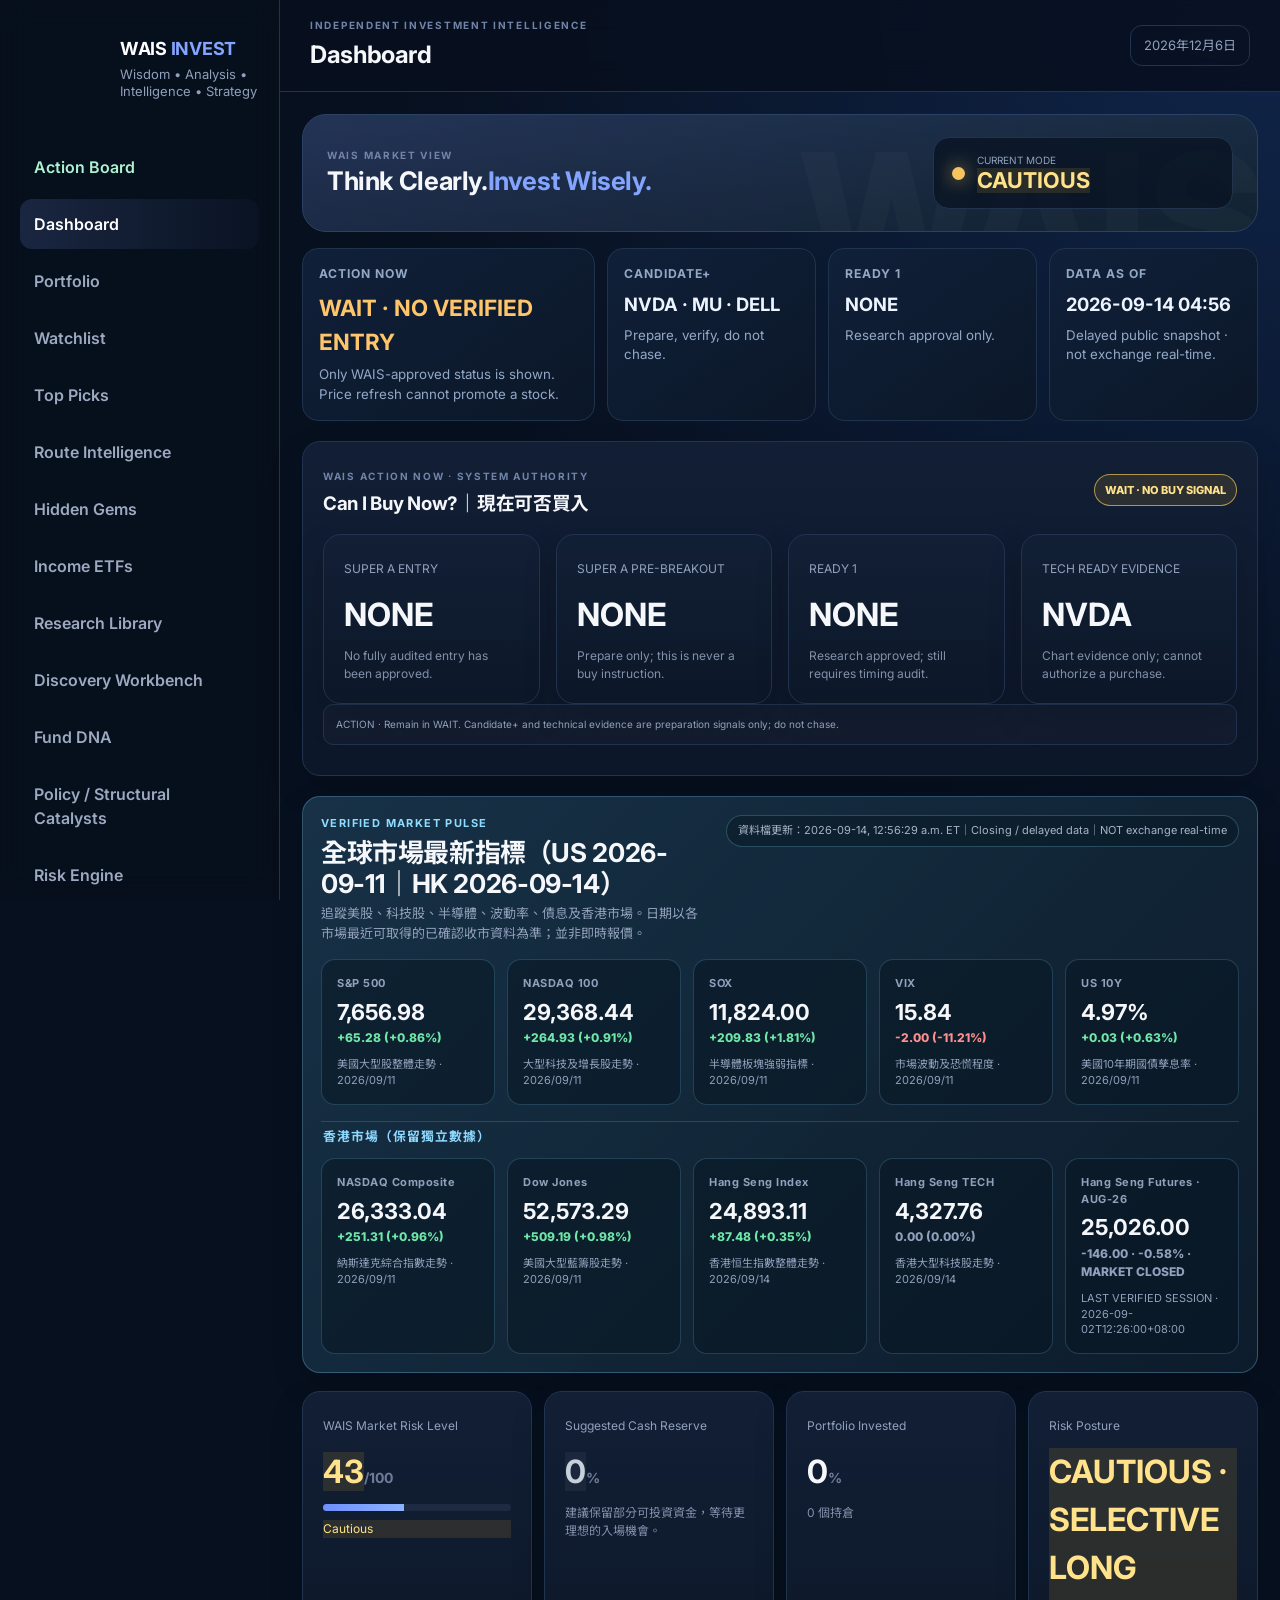
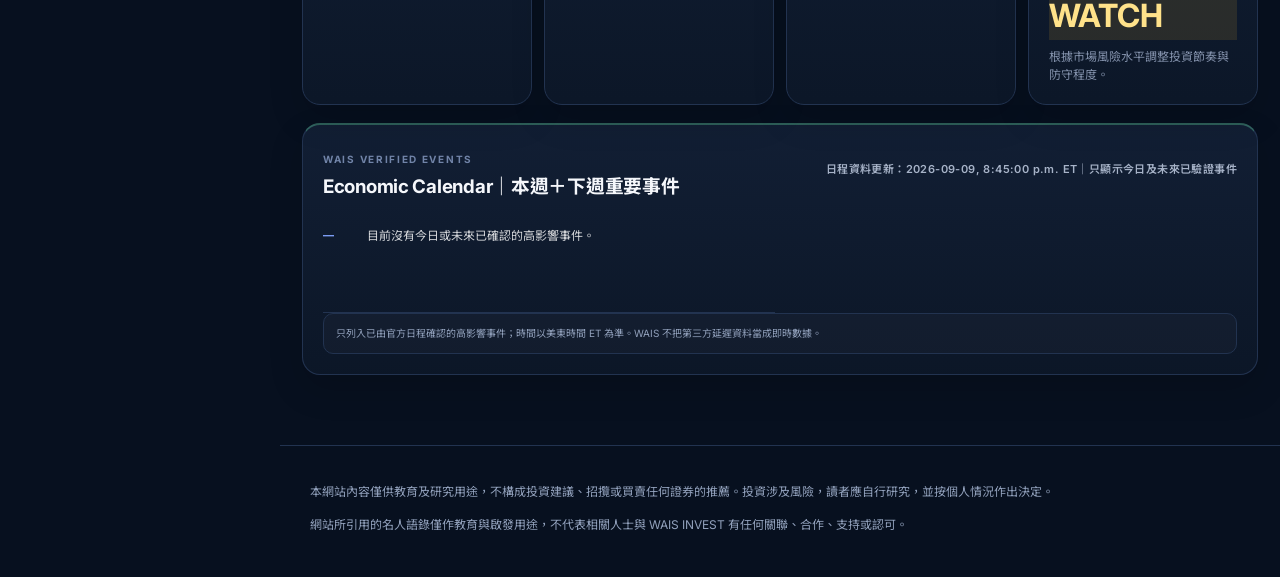
==== commit cf49f7e4: "Complete mobile dashboard and rolling calendar fix" ====
--- a/index.html
+++ b/index.html
@@ -11,7 +11,7 @@
   <link rel="stylesheet" href="styles.css">
   <link rel="stylesheet" href="wais-theme.css">
   <link rel="stylesheet" href="wais-action-board-v1.css?v=20260909wais20">
-  <link rel="stylesheet" href="wais-command-center-v3.css?v=20260910a">
+  <link rel="stylesheet" href="wais-command-center-v3.css?v=20260914-mobile-fix">
 </head>
 <body>
   <div class="app-shell">
@@ -628,11 +628,11 @@
     </div>
   </div>
 
-  <script src="market-data.js?v=20260910b"></script>
-  <script src="app.js?v=20260910b"></script>
+  <script src="market-data.js?v=20260914-mobile-fix"></script>
+  <script src="app.js?v=20260914-calendar-window"></script>
   <script src="wais-action-board-v1.js?v=20260909wais20"></script>
   <script src="wais-ticker-links-v1.js?v=20260909wais20"></script>
-  <script src="wais-command-center-v3.js?v=20260910a"></script>
+  <script src="wais-command-center-v3.js?v=20260914-nav-dedupe"></script>
 
 </body>
 </html>
